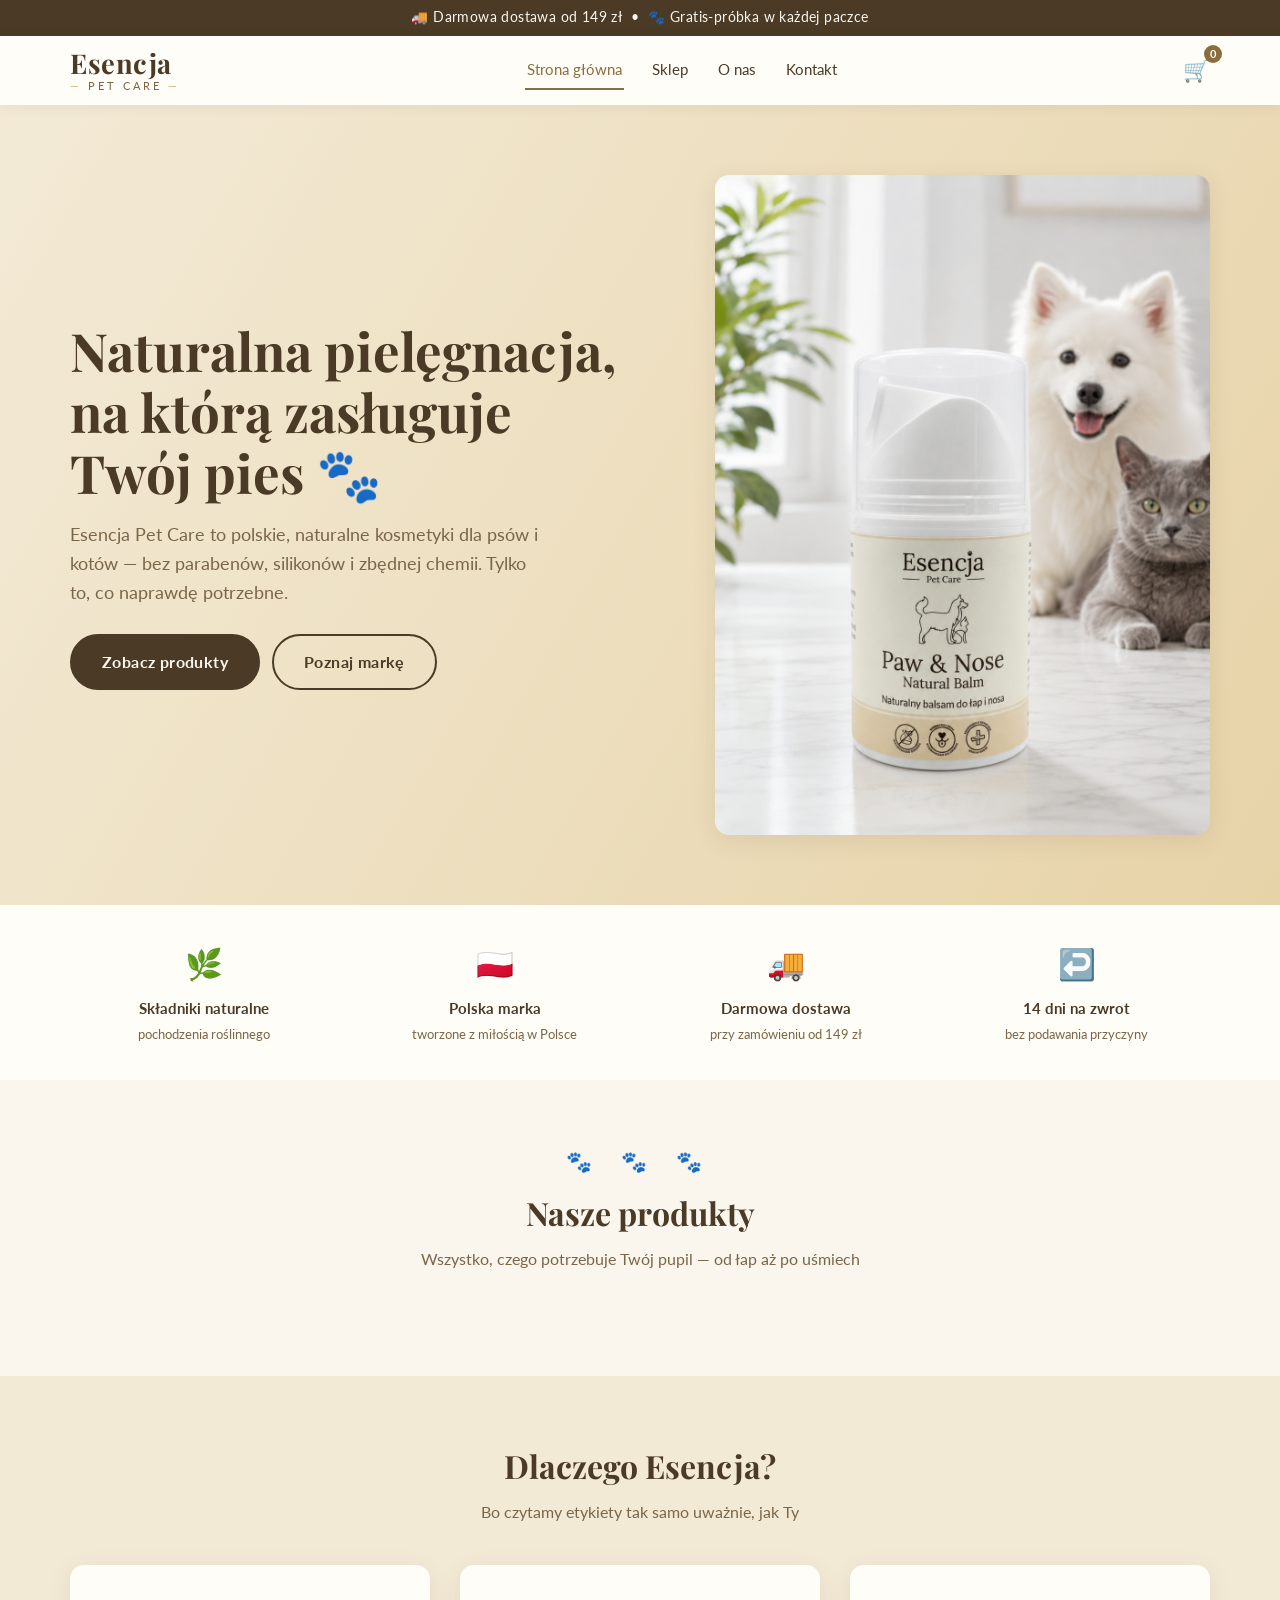
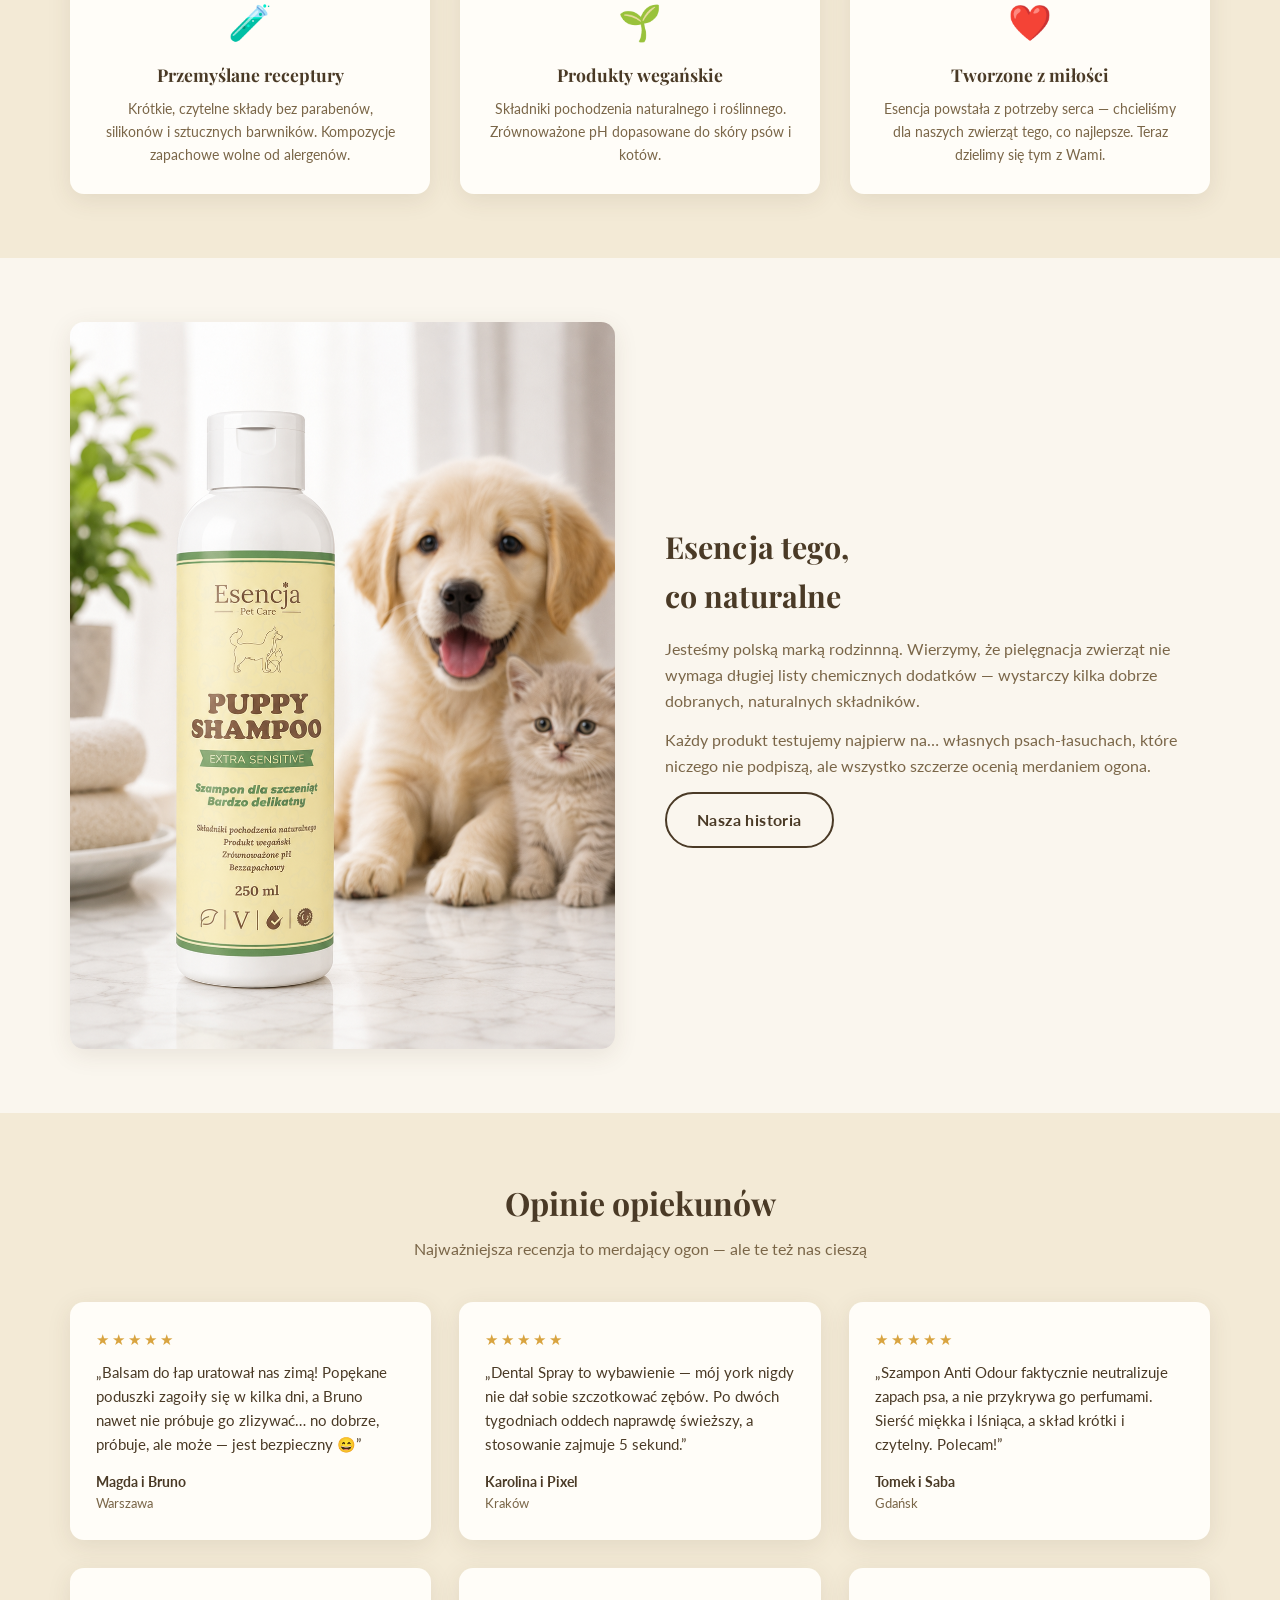
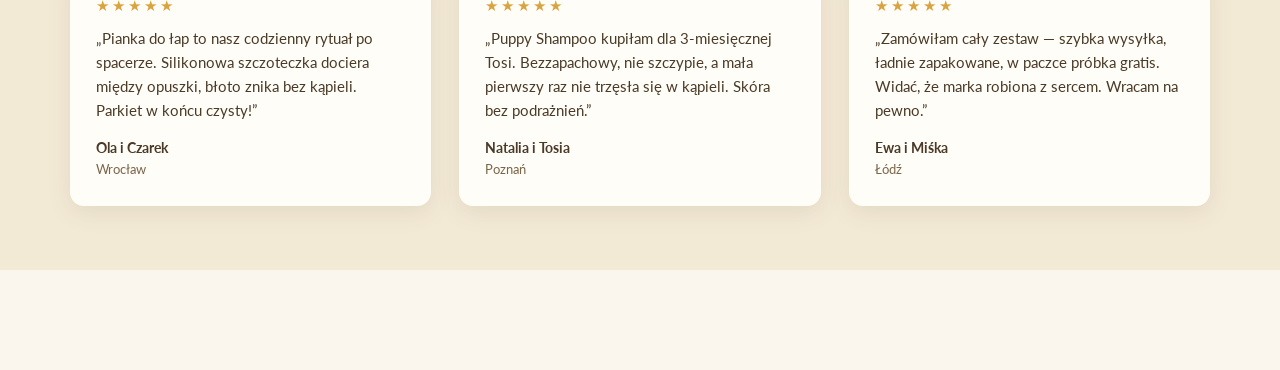
==== index.html @ e837102f "Initial site + SEO files (robots.txt, sitemap.xml, canonical/OG, CNAME)" ====
<!DOCTYPE html>
<html lang="pl">
<head>
<meta charset="UTF-8">
<meta name="viewport" content="width=device-width, initial-scale=1">
<title>Esencja Pet Care — Naturalne kosmetyki dla psów i kotów</title>
<meta name="description" content="Polska marka naturalnych kosmetyków dla psów i kotów. Balsam do łap i nosa, spray dentystyczny, szampon neutralizujący zapachy. Składniki pochodzenia naturalnego.">
<meta name="robots" content="index, follow">
<link rel="canonical" href="https://www.esencjapetcare.eu/">
<meta property="og:type" content="website">
<meta property="og:locale" content="pl_PL">
<meta property="og:site_name" content="Esencja Pet Care">
<meta property="og:title" content="Esencja Pet Care — Naturalne kosmetyki dla psów i kotów">
<meta property="og:description" content="Polska marka naturalnych kosmetyków dla psów i kotów. Balsam do łap i nosa, spray dentystyczny, szampon neutralizujący zapachy.">
<meta property="og:url" content="https://www.esencjapetcare.eu/">
<meta property="og:image" content="https://www.esencjapetcare.eu/assets/img/hero.png">
<meta name="twitter:card" content="summary_large_image">
<link rel="preconnect" href="https://fonts.googleapis.com">
<link href="https://fonts.googleapis.com/css2?family=Playfair+Display:wght@600;700&family=Lato:wght@400;700;800&display=swap" rel="stylesheet">
<link rel="stylesheet" href="css/style.css">
</head>
<body>

<div class="topbar">🚚 Darmowa dostawa od 149 zł &nbsp;•&nbsp; 🐾 Gratis-próbka w każdej paczce</div>

<header class="site">
  <div class="nav">
    <a href="index.html" class="logo">
      <span class="name">Esencja</span>
      <span class="sub">Pet Care</span>
    </a>
    <nav class="menu">
      <a href="index.html" class="active">Strona główna</a>
      <a href="sklep.html">Sklep</a>
      <a href="o-nas.html">O nas</a>
      <a href="kontakt.html">Kontakt</a>
    </nav>
    <div class="nav-actions">
      <a href="koszyk.html" class="cart-btn" aria-label="Koszyk">🛒<span class="cart-count">0</span></a>
      <button class="burger" aria-label="Menu">☰</button>
    </div>
  </div>
</header>

<section class="hero" style="padding:0">
  <div class="hero-inner">
    <div>
      <h1>Naturalna pielęgnacja,<br>na którą zasługuje<br>Twój pies 🐾</h1>
      <p class="lead">Esencja Pet Care to polskie, naturalne kosmetyki dla psów i kotów — bez parabenów, silikonów i zbędnej chemii. Tylko to, co naprawdę potrzebne.</p>
      <a href="sklep.html" class="btn">Zobacz produkty</a>
      &nbsp;&nbsp;<a href="o-nas.html" class="btn ghost">Poznaj markę</a>
    </div>
    <img src="assets/img/hero.png" alt="Produkty Esencja Pet Care" class="hero-img"
         onerror="this.onerror=null;this.src='assets/img/hero.svg'">
  </div>
</section>

<div class="trust">
  <div class="trust-grid">
    <div class="trust-item"><div class="ico">🌿</div><b>Składniki naturalne</b><span>pochodzenia roślinnego</span></div>
    <div class="trust-item"><div class="ico">🇵🇱</div><b>Polska marka</b><span>tworzone z miłością w Polsce</span></div>
    <div class="trust-item"><div class="ico">🚚</div><b>Darmowa dostawa</b><span>przy zamówieniu od 149 zł</span></div>
    <div class="trust-item"><div class="ico">↩️</div><b>14 dni na zwrot</b><span>bez podawania przyczyny</span></div>
  </div>
</div>

<section>
  <div class="container">
    <div class="paw-divider">🐾 🐾 🐾</div>
    <h2 class="sec-title">Nasze produkty</h2>
    <p class="sec-sub">Wszystko, czego potrzebuje Twój pupil — od łap aż po uśmiech</p>
    <div class="grid" id="home-grid"></div>
  </div>
</section>

<section class="why">
  <div class="container">
    <h2 class="sec-title">Dlaczego Esencja?</h2>
    <p class="sec-sub">Bo czytamy etykiety tak samo uważnie, jak Ty</p>
    <div class="why-grid">
      <div class="why-item">
        <div class="ico">🧪</div>
        <h3>Przemyślane receptury</h3>
        <p>Krótkie, czytelne składy bez parabenów, silikonów i sztucznych barwników. Kompozycje zapachowe wolne od alergenów.</p>
      </div>
      <div class="why-item">
        <div class="ico">🌱</div>
        <h3>Produkty wegańskie</h3>
        <p>Składniki pochodzenia naturalnego i roślinnego. Zrównoważone pH dopasowane do skóry psów i kotów.</p>
      </div>
      <div class="why-item">
        <div class="ico">❤️</div>
        <h3>Tworzone z miłości</h3>
        <p>Esencja powstała z potrzeby serca — chcieliśmy dla naszych zwierząt tego, co najlepsze. Teraz dzielimy się tym z Wami.</p>
      </div>
    </div>
  </div>
</section>

<section>
  <div class="container about-grid">
    <img src="assets/img/about.png" alt="O marce Esencja Pet Care"
         onerror="this.onerror=null;this.src='assets/img/hero.svg'">
    <div>
      <h2>Esencja tego,<br>co naturalne</h2>
      <p>Jesteśmy polską marką rodzinnną. Wierzymy, że pielęgnacja zwierząt nie wymaga długiej listy chemicznych dodatków — wystarczy kilka dobrze dobranych, naturalnych składników.</p>
      <p>Każdy produkt testujemy najpierw na… własnych psach-łasuchach, które niczego nie podpiszą, ale wszystko szczerze ocenią merdaniem ogona.</p>
      <a href="o-nas.html" class="btn ghost">Nasza historia</a>
    </div>
  </div>
</section>

<section class="reviews">
  <div class="container">
    <h2 class="sec-title">Opinie opiekunów</h2>
    <p class="sec-sub">Najważniejsza recenzja to merdający ogon — ale te też nas cieszą</p>
    <div class="rev-grid">
      <div class="rev">
        <div class="stars">★★★★★</div>
        „Balsam do łap uratował nas zimą! Popękane poduszki zagoiły się w kilka dni, a Bruno nawet nie próbuje go zlizywać… no dobrze, próbuje, ale może — jest bezpieczny 😄”
        <div class="who">Magda i Bruno <span>Warszawa</span></div>
      </div>
      <div class="rev">
        <div class="stars">★★★★★</div>
        „Dental Spray to wybawienie — mój york nigdy nie dał sobie szczotkować zębów. Po dwóch tygodniach oddech naprawdę świeższy, a stosowanie zajmuje 5 sekund.”
        <div class="who">Karolina i Pixel <span>Kraków</span></div>
      </div>
      <div class="rev">
        <div class="stars">★★★★★</div>
        „Szampon Anti Odour faktycznie neutralizuje zapach psa, a nie przykrywa go perfumami. Sierść miękka i lśniąca, a skład krótki i czytelny. Polecam!”
        <div class="who">Tomek i Saba <span>Gdańsk</span></div>
      </div>
      <div class="rev">
        <div class="stars">★★★★★</div>
        „Pianka do łap to nasz codzienny rytuał po spacerze. Silikonowa szczoteczka dociera między opuszki, błoto znika bez kąpieli. Parkiet w końcu czysty!”
        <div class="who">Ola i Czarek <span>Wrocław</span></div>
      </div>
      <div class="rev">
        <div class="stars">★★★★★</div>
        „Puppy Shampoo kupiłam dla 3-miesięcznej Tosi. Bezzapachowy, nie szczypie, a mała pierwszy raz nie trzęsła się w kąpieli. Skóra bez podrażnień.”
        <div class="who">Natalia i Tosia <span>Poznań</span></div>
      </div>
      <div class="rev">
        <div class="stars">★★★★★</div>
        „Zamówiłam cały zestaw — szybka wysyłka, ładnie zapakowane, w paczce próbka gratis. Widać, że marka robiona z sercem. Wracam na pewno.”
        <div class="who">Ewa i Miśka <span>Łódź</span></div>
      </div>
    </div>
  </div>
</section>

<section class="seo-text">
  <div class="container">
---- css/style.css ----
/* ============ Esencja Pet Care — main stylesheet ============ */
:root{
  --cream:#faf6ee;
  --cream-2:#f3ead6;
  --sand:#e7d3a8;
  --sand-dark:#d9bf8a;
  --brown:#4a3a26;
  --brown-soft:#7a6648;
  --accent:#8a6d3f;
  --green:#5a8a5e;
  --blue:#4d9fc9;
  --white:#fffdf8;
  --radius:14px;
  --shadow:0 6px 24px rgba(74,58,38,.10);
  --font-serif:'Playfair Display',Georgia,serif;
  --font-sans:'Lato','Segoe UI',Arial,sans-serif;
}
*{margin:0;padding:0;box-sizing:border-box}
html{scroll-behavior:smooth}
body{font-family:var(--font-sans);color:var(--brown);background:var(--cream);line-height:1.6}
img{max-width:100%;display:block}
a{color:inherit;text-decoration:none}
h1,h2,h3,.serif{font-family:var(--font-serif)}
.container{max-width:1180px;margin:0 auto;padding:0 20px}

/* ---- top bar ---- */
.topbar{background:var(--brown);color:var(--cream);font-size:.85rem;text-align:center;padding:7px 12px;letter-spacing:.4px}

/* ---- header ---- */
header.site{position:sticky;top:0;z-index:50;background:var(--white);box-shadow:0 2px 12px rgba(74,58,38,.08)}
.nav{display:flex;align-items:center;justify-content:space-between;padding:14px 20px;max-width:1180px;margin:0 auto}
.logo{display:flex;flex-direction:column;line-height:1}
.logo .name{font-family:var(--font-serif);font-size:1.7rem;font-weight:700;letter-spacing:.5px}
.logo .sub{font-size:.7rem;letter-spacing:3px;text-transform:uppercase;color:var(--brown-soft);margin-top:3px}
.logo .sub::before,.logo .sub::after{content:"— ";color:var(--sand-dark)}
.logo .sub::after{content:" —"}
nav.menu{display:flex;gap:26px;font-size:.95rem}
nav.menu a{padding:6px 2px;border-bottom:2px solid transparent;transition:.2s}
nav.menu a:hover,nav.menu a.active{border-color:var(--accent);color:var(--accent)}
.nav-actions{display:flex;align-items:center;gap:16px}
.cart-btn{position:relative;font-size:1.35rem;cursor:pointer}
.cart-count{position:absolute;top:-8px;right:-12px;background:var(--accent);color:#fff;font-size:.68rem;font-weight:700;border-radius:50%;min-width:18px;height:18px;display:flex;align-items:center;justify-content:center;padding:0 4px}
.burger{display:none;font-size:1.5rem;background:none;border:none;color:var(--brown);cursor:pointer}

/* ---- hero ---- */
.hero{background:linear-gradient(120deg,var(--cream-2) 0%,var(--sand) 100%);overflow:hidden}
.hero-inner{display:grid;grid-template-columns:1.1fr .9fr;gap:40px;align-items:center;padding:70px 20px;max-width:1180px;margin:0 auto}
.hero h1{font-size:clamp(2rem,4.5vw,3.3rem);line-height:1.15;margin-bottom:18px}
.hero p.lead{font-size:1.12rem;color:var(--brown-soft);margin-bottom:28px;max-width:48ch}
.hero-img{border-radius:var(--radius);box-shadow:var(--shadow)}
.btn{display:inline-block;background:var(--brown);color:var(--cream);padding:13px 30px;border-radius:40px;font-weight:700;letter-spacing:.4px;border:2px solid var(--brown);transition:.25s;cursor:pointer;font-size:1rem}
.btn:hover{background:transparent;color:var(--brown)}
.btn.ghost{background:transparent;color:var(--brown)}
.btn.ghost:hover{background:var(--brown);color:var(--cream)}
.btn.sm{padding:9px 20px;font-size:.9rem}
.btn.wide{width:100%;text-align:center}

/* ---- trust icons ---- */
.trust{background:var(--white)}
.trust-grid{display:grid;grid-template-columns:repeat(4,1fr);gap:24px;padding:34px 20px;max-width:1180px;margin:0 auto;text-align:center}
.trust-item .ico{font-size:1.9rem;margin-bottom:8px}
.trust-item b{display:block;font-size:.95rem}
.trust-item span{font-size:.83rem;color:var(--brown-soft)}

/* ---- sections ---- */
section{padding:64px 0}
.sec-title{text-align:center;font-size:2rem;margin-bottom:8px}
.sec-sub{text-align:center;color:var(--brown-soft);margin-bottom:40px}
.paw-divider{text-align:center;color:var(--sand-dark);font-size:1.3rem;letter-spacing:12px;margin-bottom:10px}

/* ---- product grid ---- */
.grid{display:grid;grid-template-columns:repeat(auto-fill,minmax(260px,1fr));gap:28px}
.card{background:var(--white);border-radius:var(--radius);box-shadow:var(--shadow);overflow:hidden;display:flex;flex-direction:column;transition:transform .25s}
.card:hover{transform:translateY(-5px)}
.card .imgwrap{background:var(--cream-2);aspect-ratio:1/1.05;display:flex;align-items:center;justify-content:center;position:relative}
.card .imgwrap img{max-height:88%;object-fit:contain;mix-blend-mode:multiply}
.badge{position:absolute;top:12px;left:12px;background:var(--accent);color:#fff;font-size:.72rem;font-weight:700;letter-spacing:.5px;padding:4px 12px;border-radius:20px;text-transform:uppercase}
.badge.green{background:var(--green)}
.badge.blue{background:var(--blue)}
.card-body{padding:18px 20px 22px;display:flex;flex-direction:column;gap:8px;flex:1}
.card-body h3{font-size:1.18rem}
.card-body .desc{font-size:.88rem;color:var(--brown-soft);flex:1}
.price-row{display:flex;align-items:center;justify-content:space-between;margin-top:6px}
.price{font-weight:800;font-size:1.15rem}
.price .vol{font-weight:400;font-size:.8rem;color:var(--brown-soft)}

/* ---- features (why us) ---- */
.why{background:var(--cream-2)}
.why-grid{display:grid;grid-template-columns:repeat(3,1fr);gap:30px}
.why-item{background:var(--white);border-radius:var(--radius);padding:28px;box-shadow:var(--shadow);text-align:center}
.why-item .ico{font-size:2.2rem;margin-bottom:12px}
.why-item h3{margin-bottom:8px;font-size:1.1rem}
.why-item p{font-size:.9rem;color:var(--brown-soft)}

/* ---- about ---- */
.about-grid{display:grid;grid-template-columns:1fr 1fr;gap:50px;align-items:center}
.about-grid img{border-radius:var(--radius);box-shadow:var(--shadow)}
.about-grid h2{font-size:1.9rem;margin-bottom:16px}
.about-grid p{margin-bottom:14px;color:var(--brown-soft)}

/* ---- reviews ---- */
.reviews{background:var(--cream-2)}
.rev-grid{display:grid;grid-template-columns:repeat(3,1fr);gap:28px}
.rev{background:var(--white);border-radius:var(--radius);padding:26px;box-shadow:var(--shadow);font-size:.93rem}
.rev .stars{color:#d9a440;letter-spacing:3px;margin-bottom:10px}
.rev .who{margin-top:14px;font-weight:700;font-size:.88rem}
.rev .who span{display:block;font-weight:400;color:var(--brown-soft);font-size:.8rem}

/* ---- newsletter ---- */
.newsletter{background:var(--brown);color:var(--cream);text-align:center}
.newsletter h2{font-size:1.8rem;margin-bottom:10px}
.newsletter p{opacity:.85;margin-bottom:24px}
.nl-form{display:flex;gap:10px;justify-content:center;flex-wrap:wrap}
.nl-form input{padding:13px 20px;border-radius:40px;border:none;min-width:300px;font-size:1rem;background:var(--cream);color:var(--brown)}
.nl-form .btn{background:var(--sand);border-color:var(--sand);color:var(--brown)}
.nl-form .btn:hover{background:transparent;color:var(--cream)}

/* ---- footer ---- */
footer{background:#3a2d1d;color:#cfc3ab;font-size:.9rem}
.foot-grid{display:grid;grid-template-columns:1.4fr 1fr 1fr 1.2fr;gap:36px;padding:54px 20px 36px;max-width:1180px;margin:0 auto}
footer h4{color:var(--cream);margin-bottom:14px;font-size:1rem}
footer ul{list-style:none}
footer li{margin-bottom:8px}
footer a:hover{color:var(--sand)}
.foot-bottom{border-top:1px solid rgba(255,255,255,.12);text-align:center;padding:18px;font-size:.8rem;opacity:.7}

/* ---- shop page ---- */
.page-head{background:var(--cream-2);text-align:center;padding:46px 20px}
.page-head h1{font-size:2.2rem}
.page-head p{color:var(--brown-soft)}
.filters{display:flex;gap:12px;justify-content:center;flex-wrap:wrap;margin:30px 0 6px}
.chip{padding:8px 20px;border-radius:30px;border:1.5px solid var(--sand-dark);background:var(--white);cursor:pointer;font-size:.9rem;transition:.2s}
.chip.active,.chip:hover{background:var(--brown);border-color:var(--brown);color:var(--cream)}

/* ---- product page ---- */
.prod-layout{display:grid;grid-template-columns:1fr 1fr;gap:54px;align-items:start;padding-top:50px}
.prod-gallery{background:var(--cream-2);border-radius:var(--radius);display:flex;align-items:center;justify-content:center;aspect-ratio:1/1.05;position:relative}
.prod-gallery img{max-height:88%;object-fit:contain;mix-blend-mode:multiply}
.prod-info h1{font-size:2rem;margin-bottom:4px}
.prod-info .sub-pl{color:var(--brown-soft);font-size:1.05rem;margin-bottom:14px}
.prod-info .price{font-size:1.7rem;margin:14px 0}
.prod-info .desc-long{color:var(--brown-soft);margin-bottom:20px}
.qty-row{display:flex;align-items:center;gap:14px;margin:20px 0 26px}
.qty{display:flex;align-items:center;border:1.5px solid var(--sand-dark);border-radius:40px;overflow:hidden}
.qty button{width:40px;height:44px;border:none;background:none;font-size:1.2rem;cursor:pointer;color:var(--brown)}
.qty input{width:46px;text-align:center;border:none;background:none;font-size:1rem;font-weight:700;color:var(--brown)}
.attrs{display:flex;gap:10px;flex-wrap:wrap;margin:18px 0}
.attr{background:var(--cream-2);border-radius:30px;padding:6px 16px;font-size:.8rem;font-weight:700}
.accordion{border-top:1px solid var(--sand);margin-top:22px}
.acc-item{border-bottom:1px solid var(--sand)}
.acc-item summary{padding:15px 4px;font-weight:700;cursor:pointer;list-style:none;display:flex;justify-content:space-between}
.acc-item summary::after{content:"+";font-size:1.2rem;color:var(--accent)}
.acc-item[open] summary::after{content:"–"}
.acc-item .acc-body{padding:0 4px 16px;color:var(--brown-soft);font-size:.93rem}

/* ---- cart / checkout ---- */
.cart-layout{display:grid;grid-template-columns:1.5fr 1fr;gap:44px;padding-top:46px;align-items:start}
.cart-items{display:flex;flex-direction:column;gap:18px}
.cart-item{display:grid;grid-template-columns:90px 1fr auto;gap:18px;background:var(--white);border-radius:var(--radius);padding:16px;box-shadow:var(--shadow);align-items:center}
.cart-item .thumb{background:var(--cream-2);border-radius:10px;width:90px;height:90px;display:flex;align-items:center;justify-content:center}
.cart-item .thumb img{max-height:80%;mix-blend-mode:multiply}
.cart-item h4{font-size:1rem}
.cart-item .unit{font-size:.82rem;color:var(--brown-soft)}
.cart-item .remove{background:none;border:none;color:#b0563c;cursor:pointer;font-size:.82rem;text-decoration:underline;margin-top:6px}
.cart-item .line-right{text-align:right;display:flex;flex-direction:column;gap:10px;align-items:flex-end}
.summary{background:var(--white);border-radius:var(--radius);padding:28px;box-shadow:var(--shadow);position:sticky;top:90px}
.summary h3{margin-bottom:18px}
.sum-row{display:flex;justify-content:space-between;margin-bottom:10px;font-size:.95rem}
.sum-row.total{font-weight:800;font-size:1.15rem;border-top:1px solid var(--sand);padding-top:12px;margin-top:12px}
.free-ship-note{font-size:.82rem;color:var(--green);margin:10px 0}
.empty-cart{text-align:center;padding:80px 20px}
.empty-cart .ico{font-size:3rem;margin-bottom:14px}

/* checkout form */
.form-grid{display:grid;grid-template-columns:1fr 1fr;gap:14px}
.form-grid .full{grid-column:1/-1}
label.fl{font-size:.82rem;font-weight:700;display:block;margin-bottom:5px}
input.fi,select.fi,textarea.fi{width:100%;padding:12px 14px;border:1.5px solid var(--sand-dark);border-radius:10px;background:var(--white);font-size:.95rem;font-family:var(--font-sans);color:var(--brown)}
input.fi:focus,select.fi:focus{outline:2px solid var(--accent)}
fieldset.opts{border:none;display:flex;flex-direction:column;gap:10px;margin:8px 0 18px}
fieldset.opts label{display:flex;gap:10px;align-items:center;background:var(--white);border:1.5px solid var(--sand-dark);border-radius:10px;padding:12px 14px;cursor:pointer;font-size:.93rem}
fieldset.opts label:has(input:checked){border-color:var(--accent);outline:1px solid var(--accent)}
.checkout-box{background:var(--white);border-radius:var(--radius);padding:28px;box-shadow:var(--shadow);margin-top:26px}
.checkout-box h3{margin-bottom:18px}
.order-ok{background:var(--white);border-radius:var(--radius);padding:60px 30px;box-shadow:var(--shadow);text-align:center;margin:60px auto;max-width:560px}
.order-ok .ico{font-size:3rem}
.order-ok h2{margin:14px 0 10px}

/* ---- contact / about pages ---- */
.contact-grid{display:grid;grid-template-columns:1fr 1fr;gap:46px;padding-top:50px}
.contact-card{background:var(--white);border-radius:var(--radius);padding:30px;box-shadow:var(--shadow);margin-bottom:18px}
.contact-card h3{margin-bottom:8px}

/* ---- old price ---- */
.old-price{color:#b0563c;font-weight:400;font-size:.85em;margin-right:4px}

/* ---- seo text ---- */
.seo-text{background:var(--cream);padding:50px 0}
.seo-text p{color:var(--brown-soft);font-size:.92rem;margin-bottom:12px;max-width:90ch}

/* ---- legal pages ---- */
.legal{max-width:820px;margin:0 auto;padding:40px 20px 70px}
.legal h2{font-size:1.3rem;margin:30px 0 10px}
.legal p,.legal li{color:var(--brown-soft);font-size:.95rem;margin-bottom:10px}
.legal ol,.legal ul{padding-left:22px;margin-bottom:14px}
.legal .note{background:var(--cream-2);border-radius:10px;padding:14px 18px;font-size:.85rem;margin-top:30px}

/* ---- toast ---- */
#toast{position:fixed;bottom:26px;left:50%;transform:translateX(-50%) translateY(120px);background:var(--brown);color:var(--cream);padding:13px 28px;border-radius:40px;font-size:.92rem;box-shadow:var(--shadow);transition:.35s;z-index:99}
#toast.show{transform:translateX(-50%) tra
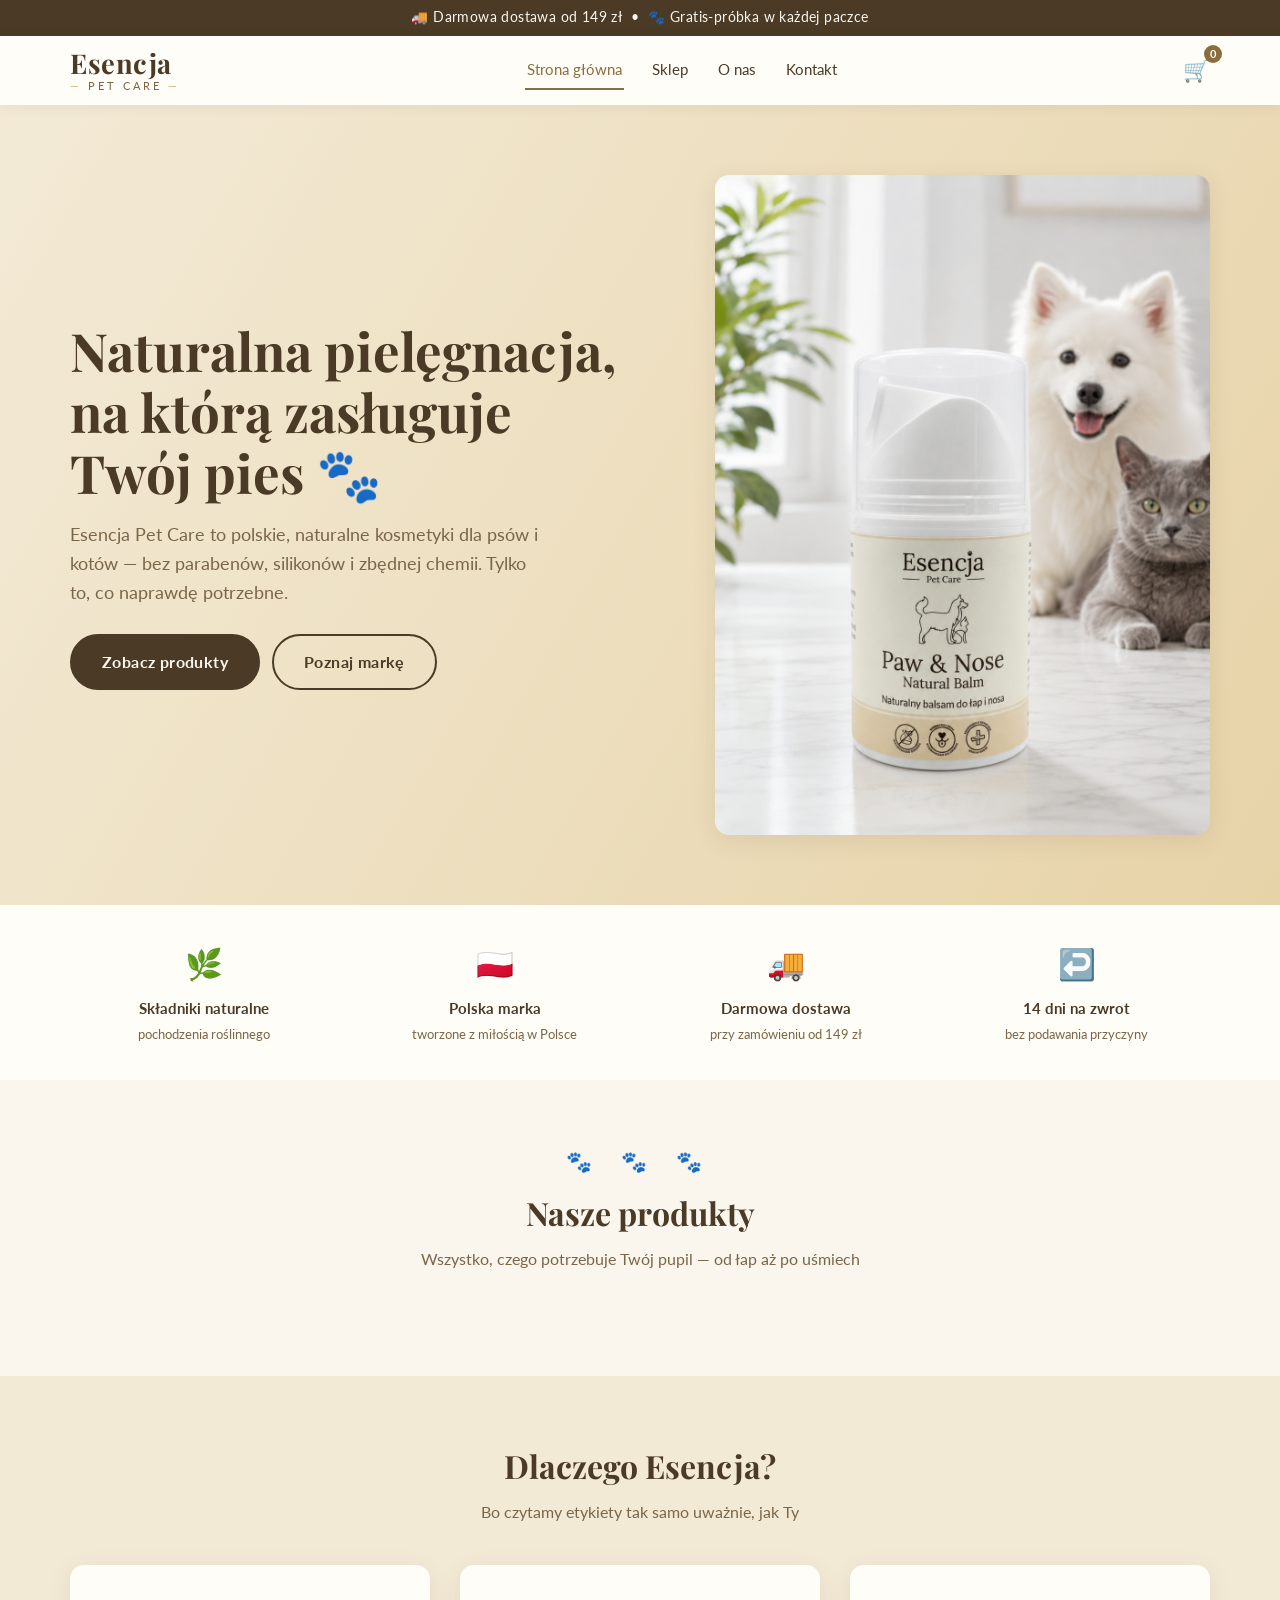
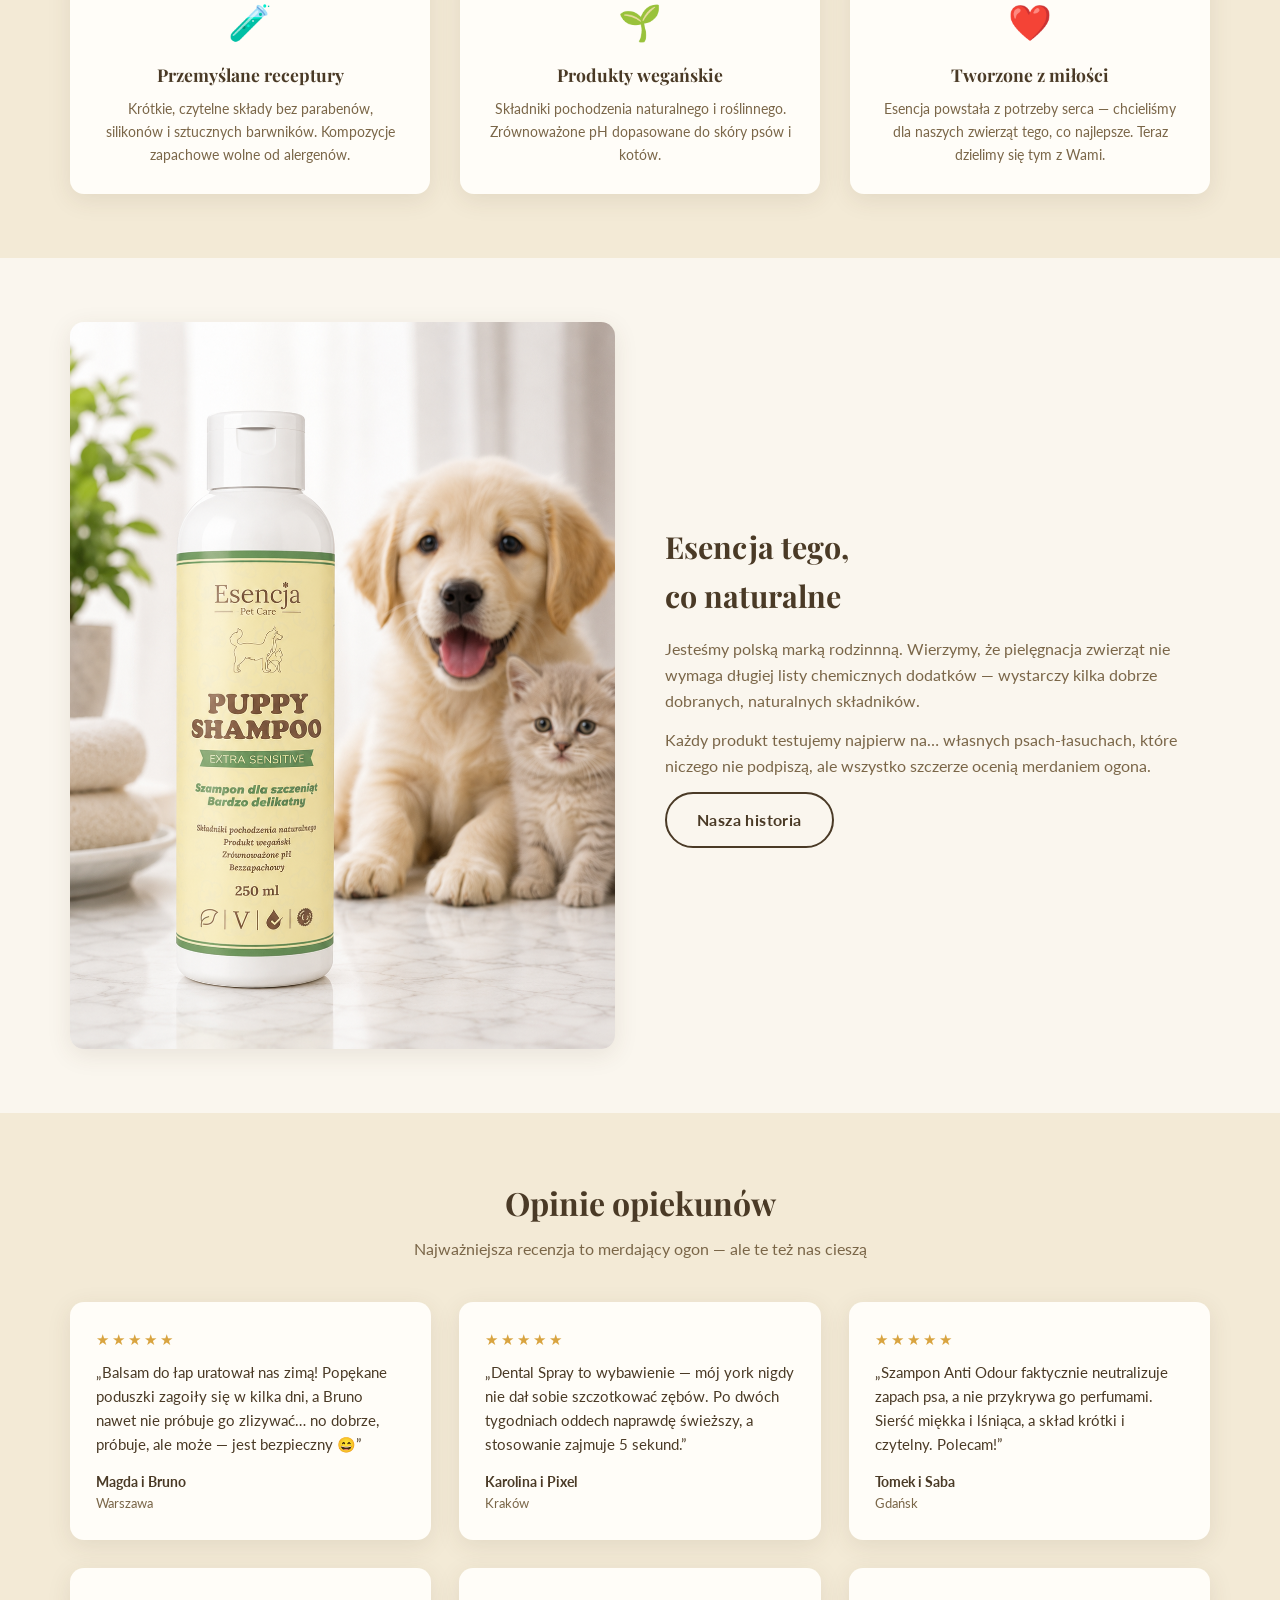
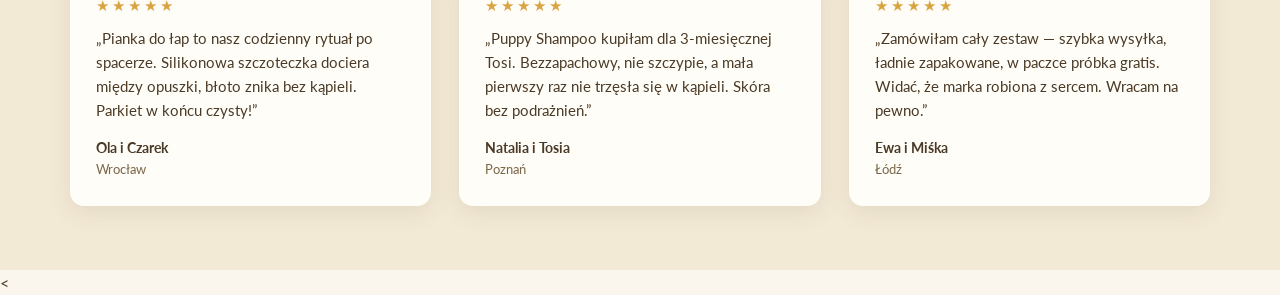
==== commit a8b66f26: "Add deploy-check marker (verify GitHub Pages serving)" ====
--- a/index.html
+++ b/index.html
@@ -1,6 +1,7 @@
 <!DOCTYPE html>
 <html lang="pl">
 <head>
+<!-- DEPLOY-CHECK: GitHub Pages aktywne 2026-06-15 -->
 <meta charset="UTF-8">
 <meta name="viewport" content="width=device-width, initial-scale=1">
 <title>Esencja Pet Care — Naturalne kosmetyki dla psów i kotów</title>
@@ -149,6 +150,4 @@
   </div>
 </section>
 
-<section class="seo-text">
-  <div class="container">
-   +<
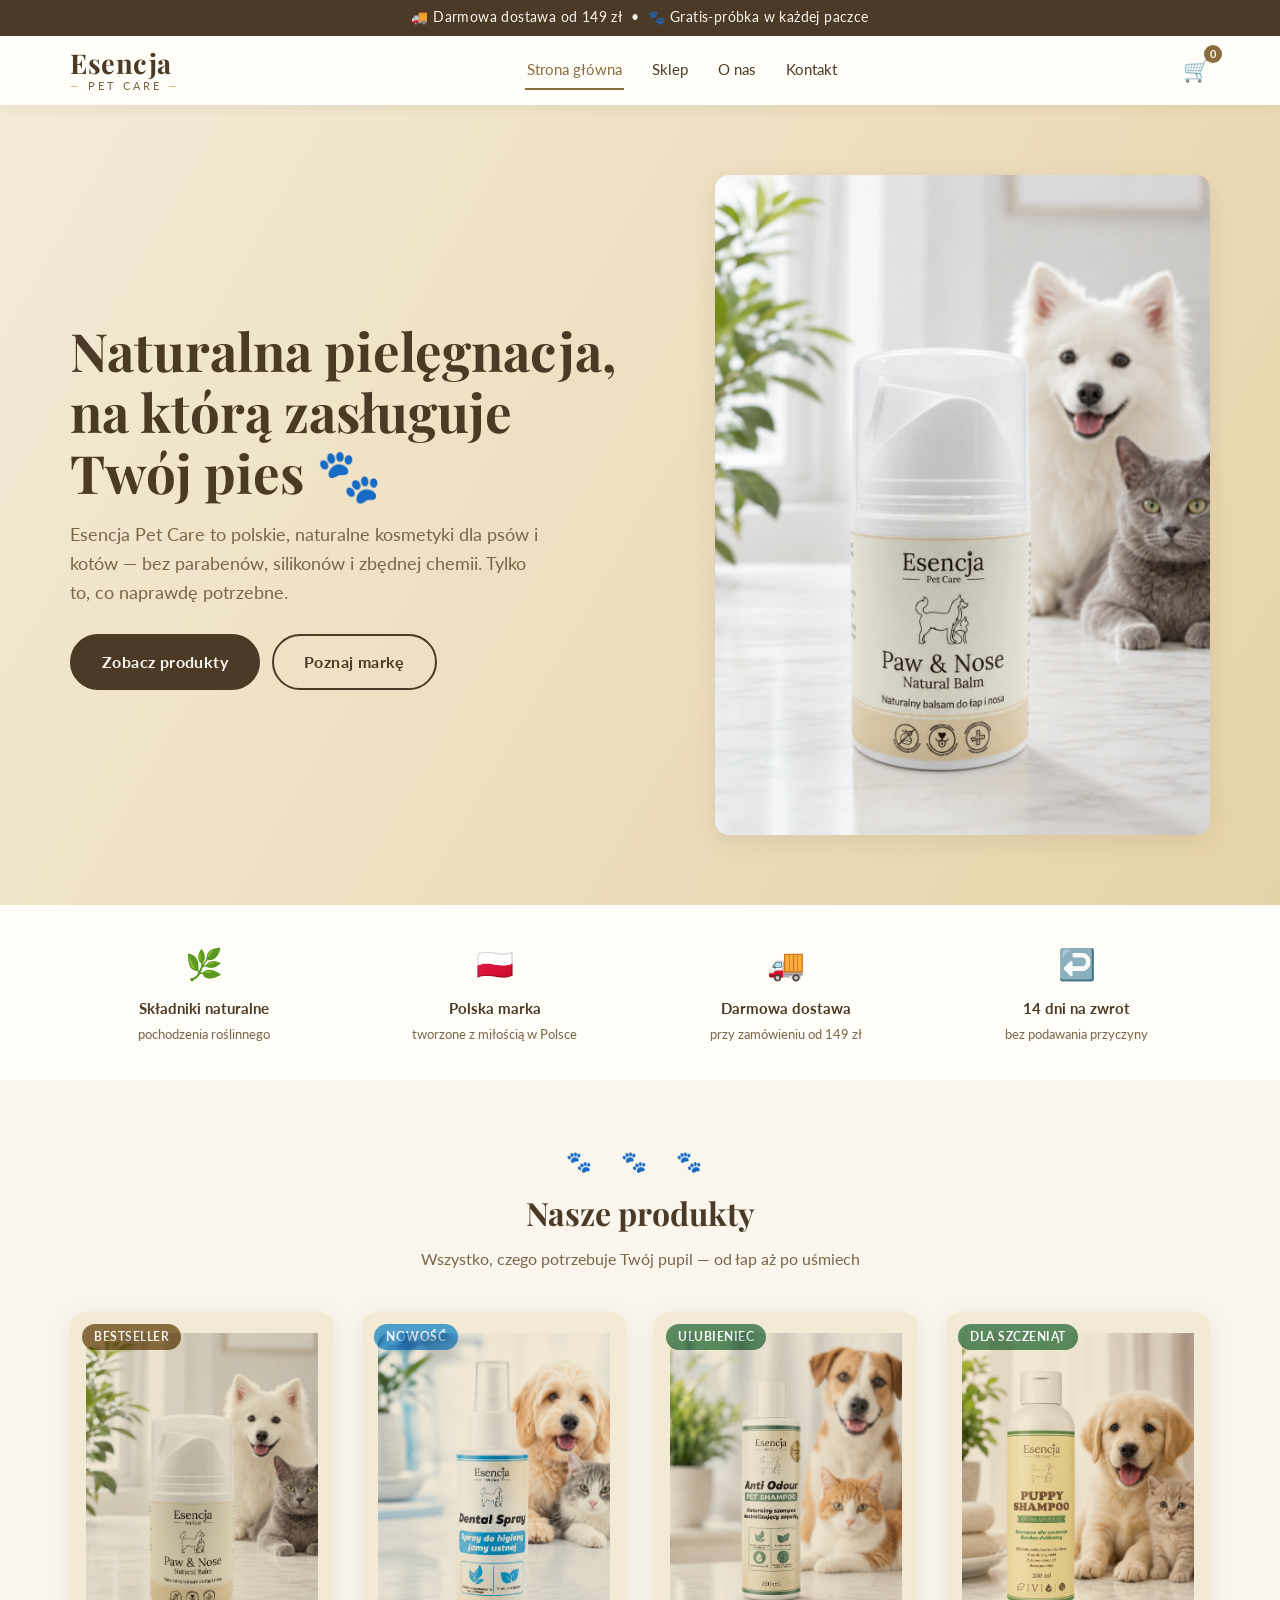
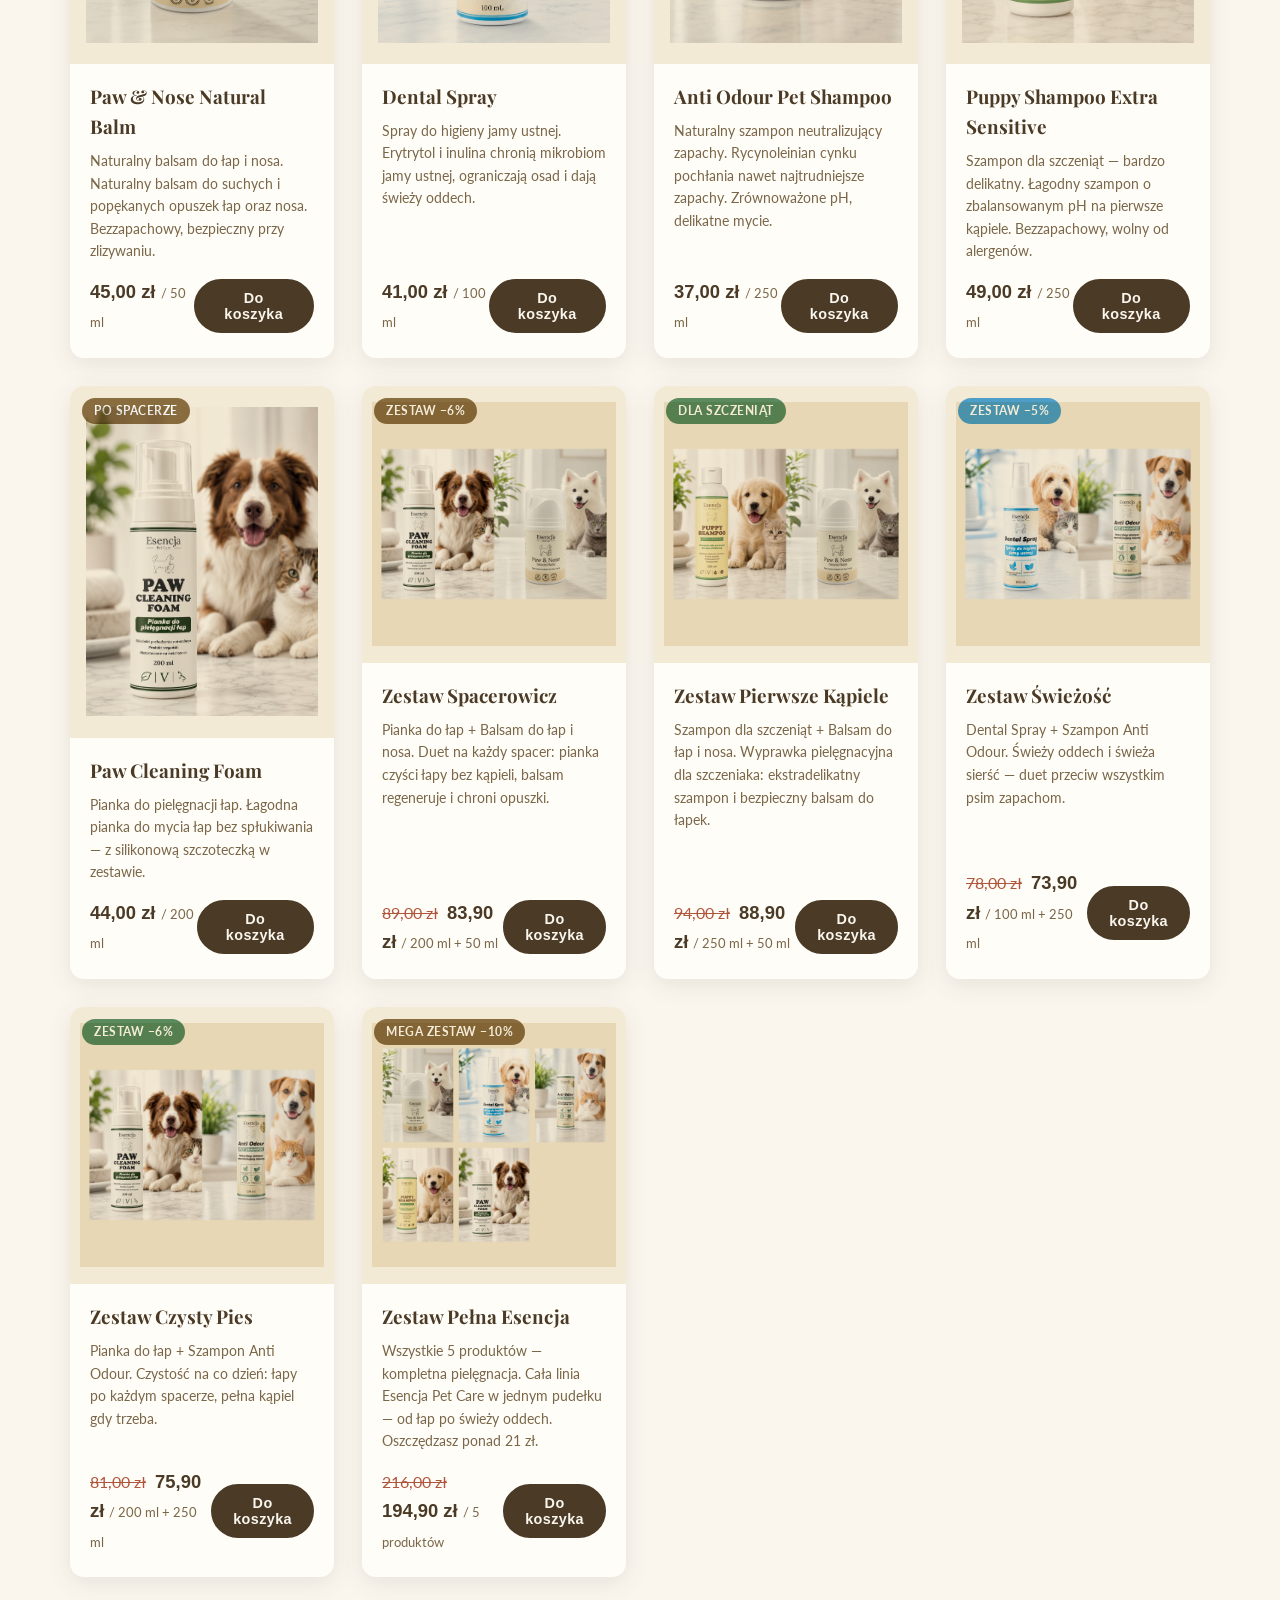
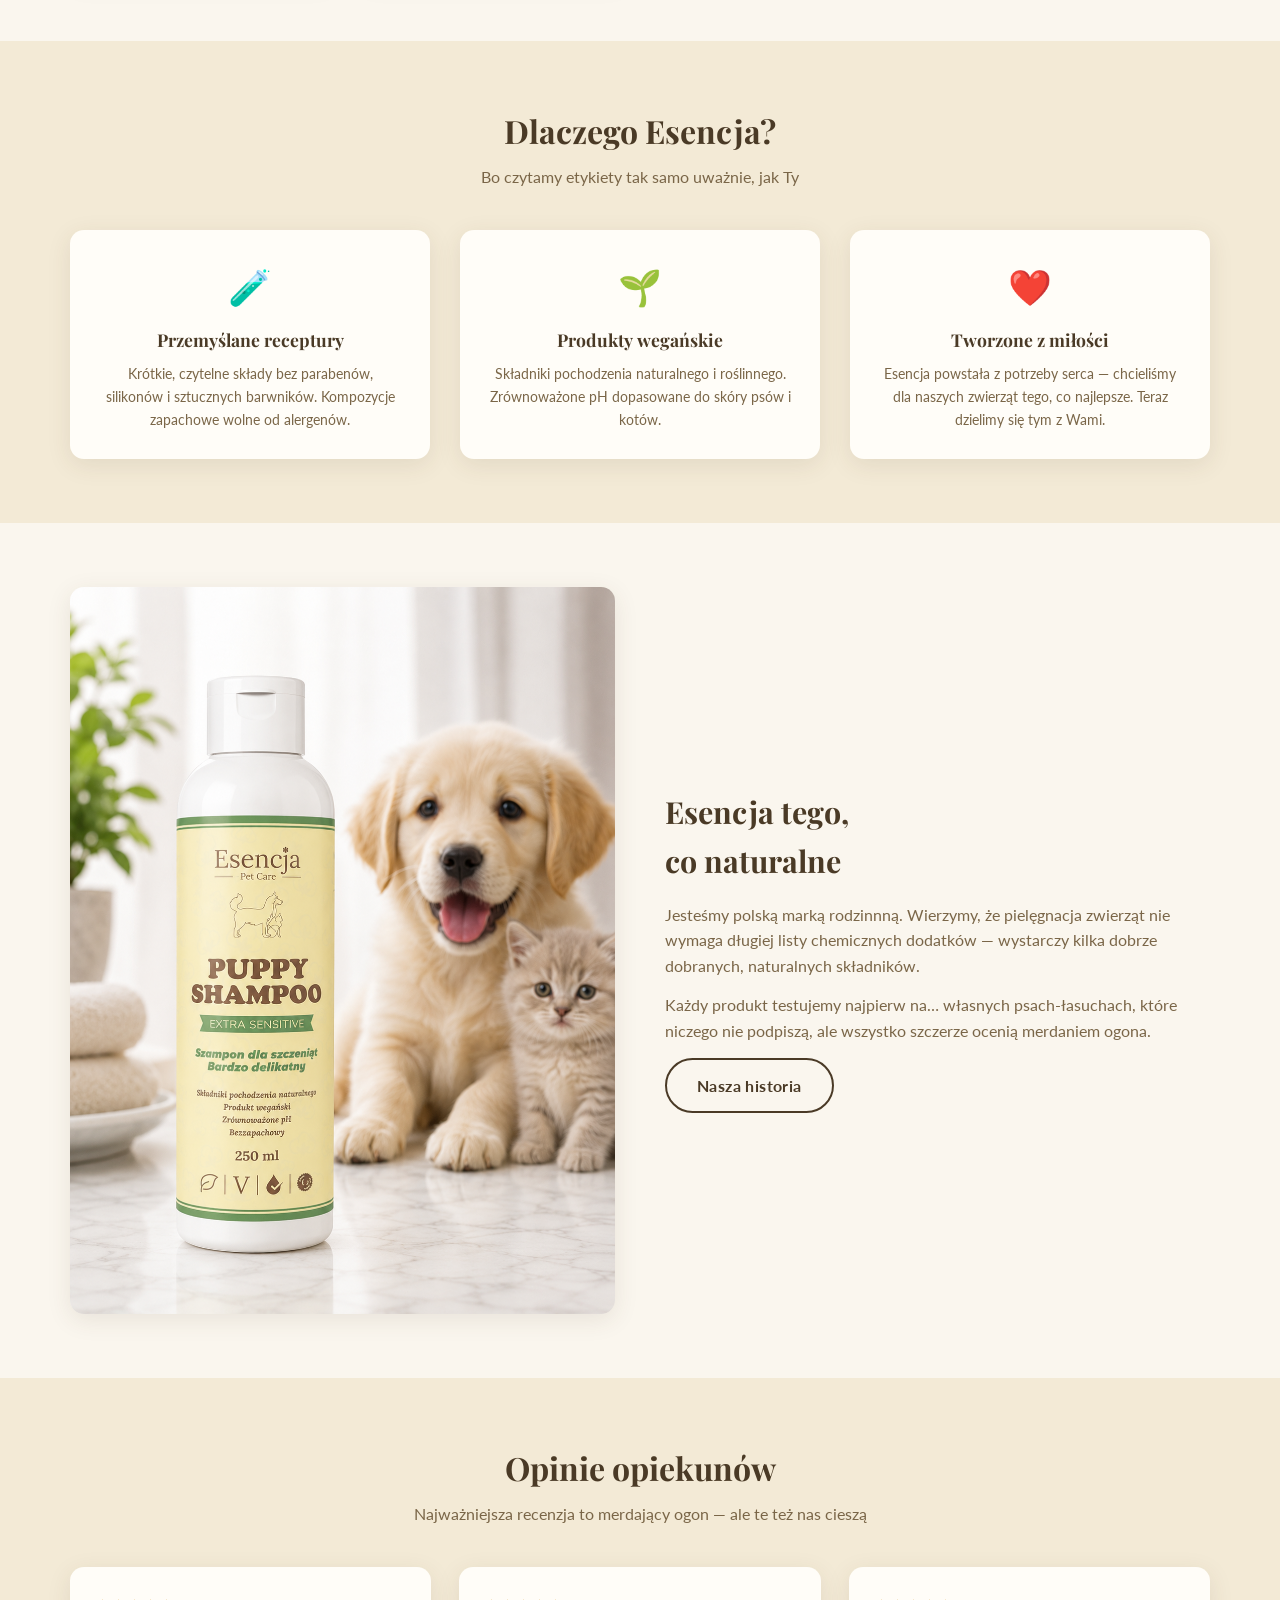
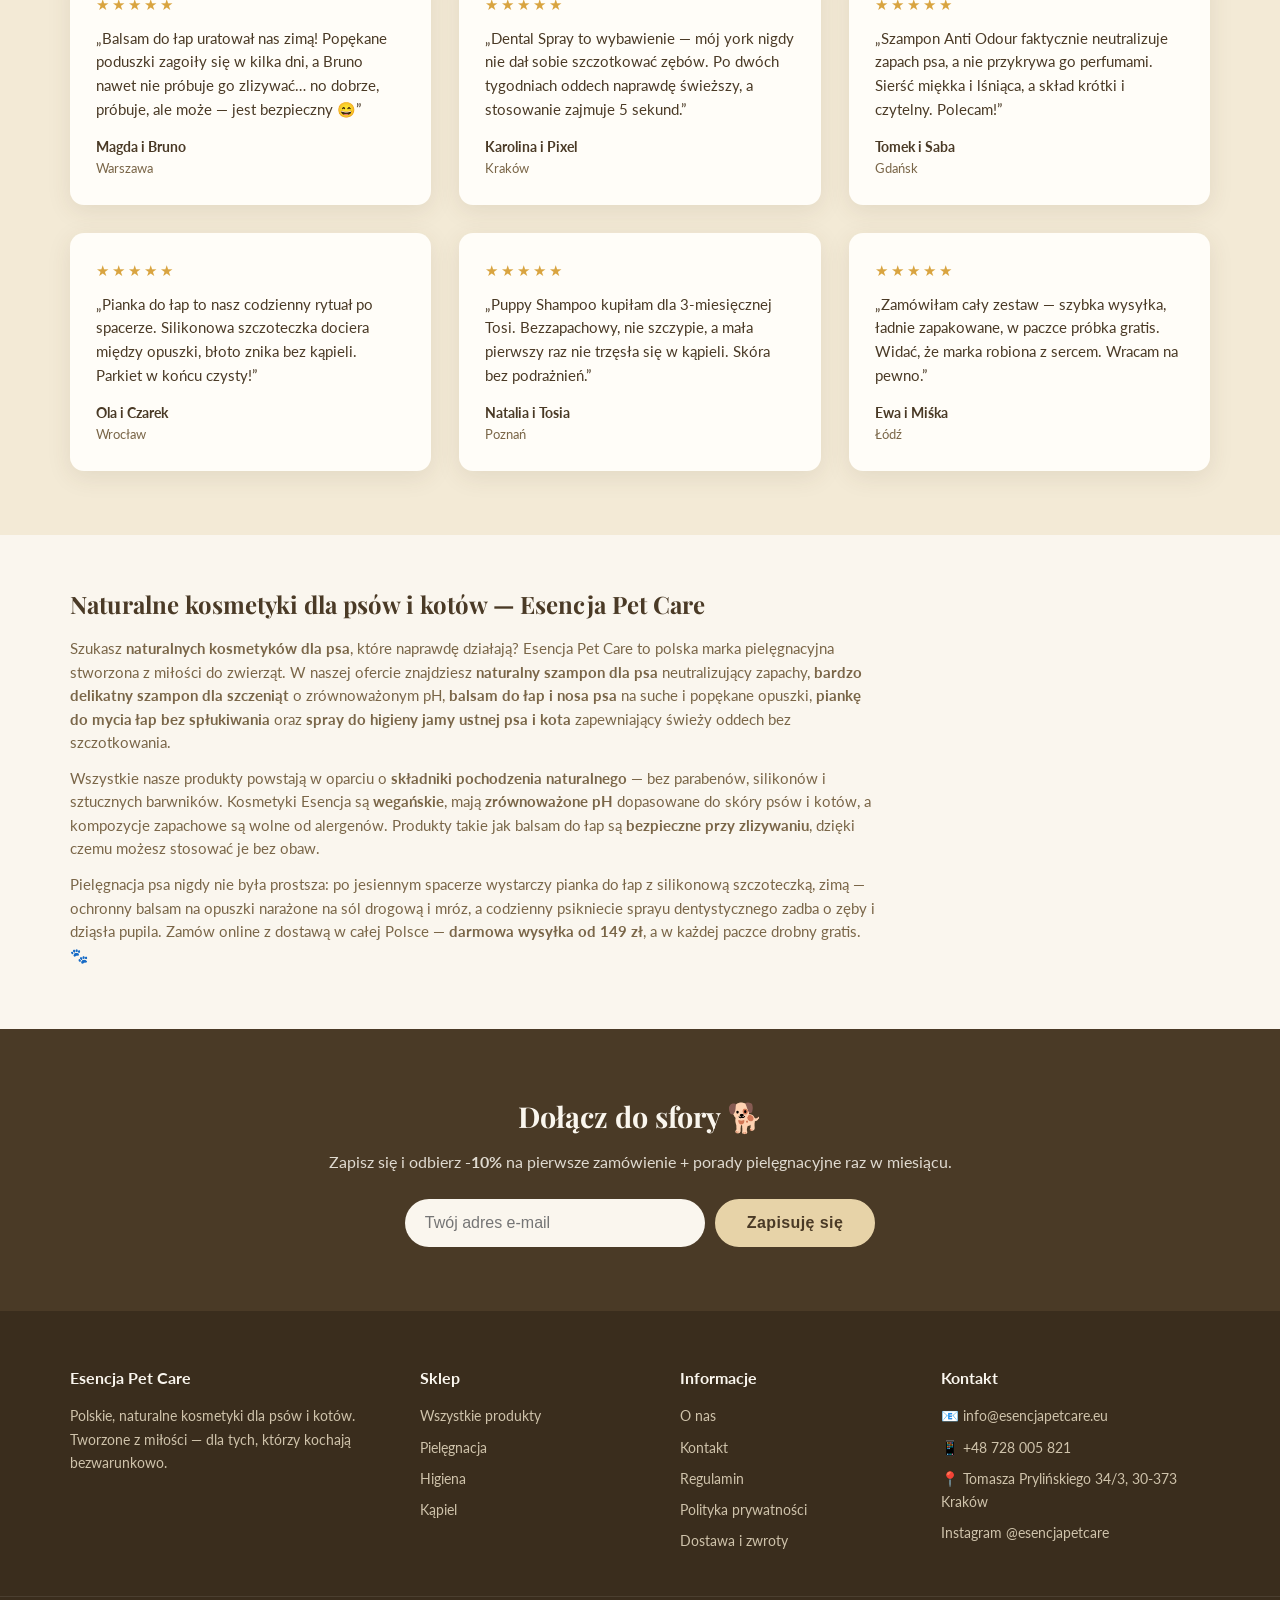
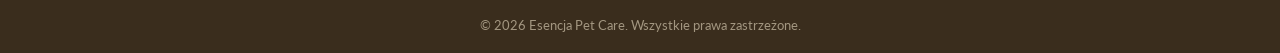
==== commit 5edc7a8c: "Fix: restore full product catalog + complete pages (v3), keep OG/FormSubmit" ====
--- a/index.html
+++ b/index.html
@@ -1,7 +1,7 @@
 <!DOCTYPE html>
 <html lang="pl">
 <head>
-<!-- DEPLOY-CHECK: GitHub Pages aktywne 2026-06-15 -->
+<!-- DEPLOY-CHECK: GitHub Pages aktywne 2026-06-15 (v3 katalog) -->
 <meta charset="UTF-8">
 <meta name="viewport" content="width=device-width, initial-scale=1">
 <title>Esencja Pet Care — Naturalne kosmetyki dla psów i kotów</title>
@@ -150,4 +150,66 @@
   </div>
 </section>
 
-<+<section class="seo-text">
+  <div class="container">
+    <h2 class="serif" style="font-size:1.5rem;margin-bottom:14px">Naturalne kosmetyki dla psów i kotów — Esencja Pet Care</h2>
+    <p>Szukasz <b>naturalnych kosmetyków dla psa</b>, które naprawdę działają? Esencja Pet Care to polska marka pielęgnacyjna stworzona z miłości do zwierząt. W naszej ofercie znajdziesz <b>naturalny szampon dla psa</b> neutralizujący zapachy, <b>bardzo delikatny szampon dla szczeniąt</b> o zrównoważonym pH, <b>balsam do łap i nosa psa</b> na suche i popękane opuszki, <b>piankę do mycia łap bez spłukiwania</b> oraz <b>spray do higieny jamy ustnej psa i kota</b> zapewniający świeży oddech bez szczotkowania.</p>
+    <p>Wszystkie nasze produkty powstają w oparciu o <b>składniki pochodzenia naturalnego</b> — bez parabenów, silikonów i sztucznych barwników. Kosmetyki Esencja są <b>wegańskie</b>, mają <b>zrównoważone pH</b> dopasowane do skóry psów i kotów, a kompozycje zapachowe są wolne od alergenów. Produkty takie jak balsam do łap są <b>bezpieczne przy zlizywaniu</b>, dzięki czemu możesz stosować je bez obaw.</p>
+    <p>Pielęgnacja psa nigdy nie była prostsza: po jesiennym spacerze wystarczy pianka do łap z silikonową szczoteczką, zimą — ochronny balsam na opuszki narażone na sól drogową i mróz, a codzienny psikniecie sprayu dentystycznego zadba o zęby i dziąsła pupila. Zamów online z dostawą w całej Polsce — <b>darmowa wysyłka od 149 zł</b>, a w każdej paczce drobny gratis. 🐾</p>
+  </div>
+</section>
+
+<section class="newsletter">
+  <div class="container">
+    <h2>Dołącz do sfory 🐕</h2>
+    <p>Zapisz się i odbierz <b>-10%</b> na pierwsze zamówienie + porady pielęgnacyjne raz w miesiącu.</p>
+    <form class="nl-form" onsubmit="event.preventDefault();toast('Dziękujemy za zapis! 🐾');this.reset();">
+      <input type="email" placeholder="Twój adres e-mail" required>
+      <button class="btn" type="submit">Zapisuję się</button>
+    </form>
+  </div>
+</section>
+
+<footer>
+  <div class="foot-grid">
+    <div>
+      <h4>Esencja Pet Care</h4>
+      <p>Polskie, naturalne kosmetyki dla psów i kotów. Tworzone z miłości — dla tych, którzy kochają bezwarunkowo.</p>
+    </div>
+    <div>
+      <h4>Sklep</h4>
+      <ul>
+        <li><a href="sklep.html">Wszystkie produkty</a></li>
+        <li><a href="sklep.html#pielegnacja">Pielęgnacja</a></li>
+        <li><a href="sklep.html#higiena">Higiena</a></li>
+        <li><a href="sklep.html#kapiel">Kąpiel</a></li>
+      </ul>
+    </div>
+    <div>
+      <h4>Informacje</h4>
+      <ul>
+        <li><a href="o-nas.html">O nas</a></li>
+        <li><a href="kontakt.html">Kontakt</a></li>
+        <li><a href="regulamin.html">Regulamin</a></li>
+        <li><a href="polityka-prywatnosci.html">Polityka prywatności</a></li>
+        <li><a href="regulamin.html#dostawa">Dostawa i zwroty</a></li>
+      </ul>
+    </div>
+    <div>
+      <h4>Kontakt</h4>
+      <ul>
+        <li>📧 info@esencjapetcare.eu</li>
+        <li>📱 +48 728 005 821</li>
+        <li>📍 Tomasza Prylińskiego 34/3, 30-373 Kraków</li>
+        <li><a href="https://www.instagram.com/esencjapetcare" target="_blank" rel="noopener">Instagram @esencjapetcare</a></li>
+      </ul>
+    </div>
+  </div>
+  <div class="foot-bottom">© 2026 Esencja Pet Care. Wszystkie prawa zastrzeżone.</div>
+</footer>
+
+<script src="js/products.js"></script>
+<script src="js/app.js"></script>
+<script>renderGrid("home-grid", PRODUCTS);</script>
+</body>
+</html>
--- a/css/style.css
+++ b/css/style.css
@@ -207,4 +207,17 @@
 
 /* ---- toast ---- */
 #toast{position:fixed;bottom:26px;left:50%;transform:translateX(-50%) translateY(120px);background:var(--brown);color:var(--cream);padding:13px 28px;border-radius:40px;font-size:.92rem;box-shadow:var(--shadow);transition:.35s;z-index:99}
-#toast.show{transform:translateX(-50%) tra+#toast.show{transform:translateX(-50%) translateY(0)}
+
+/* ---- responsive ---- */
+@media(max-width:900px){
+  .hero-inner,.about-grid,.prod-layout,.cart-layout,.contact-grid{grid-template-columns:1fr}
+  .why-grid,.rev-grid{grid-template-columns:1fr}
+  .trust-grid{grid-template-columns:repeat(2,1fr)}
+  .foot-grid{grid-template-columns:1fr 1fr}
+  nav.menu{display:none;position:absolute;top:100%;left:0;right:0;background:var(--white);flex-direction:column;gap:0;padding:10px 24px 18px;box-shadow:0 10px 20px rgba(74,58,38,.12)}
+  nav.menu.open{display:flex}
+  nav.menu a{padding:12px 0;border-bottom:1px solid var(--cream-2)}
+  .burger{display:block}
+  .form-grid{grid-template-columns:1fr}
+}
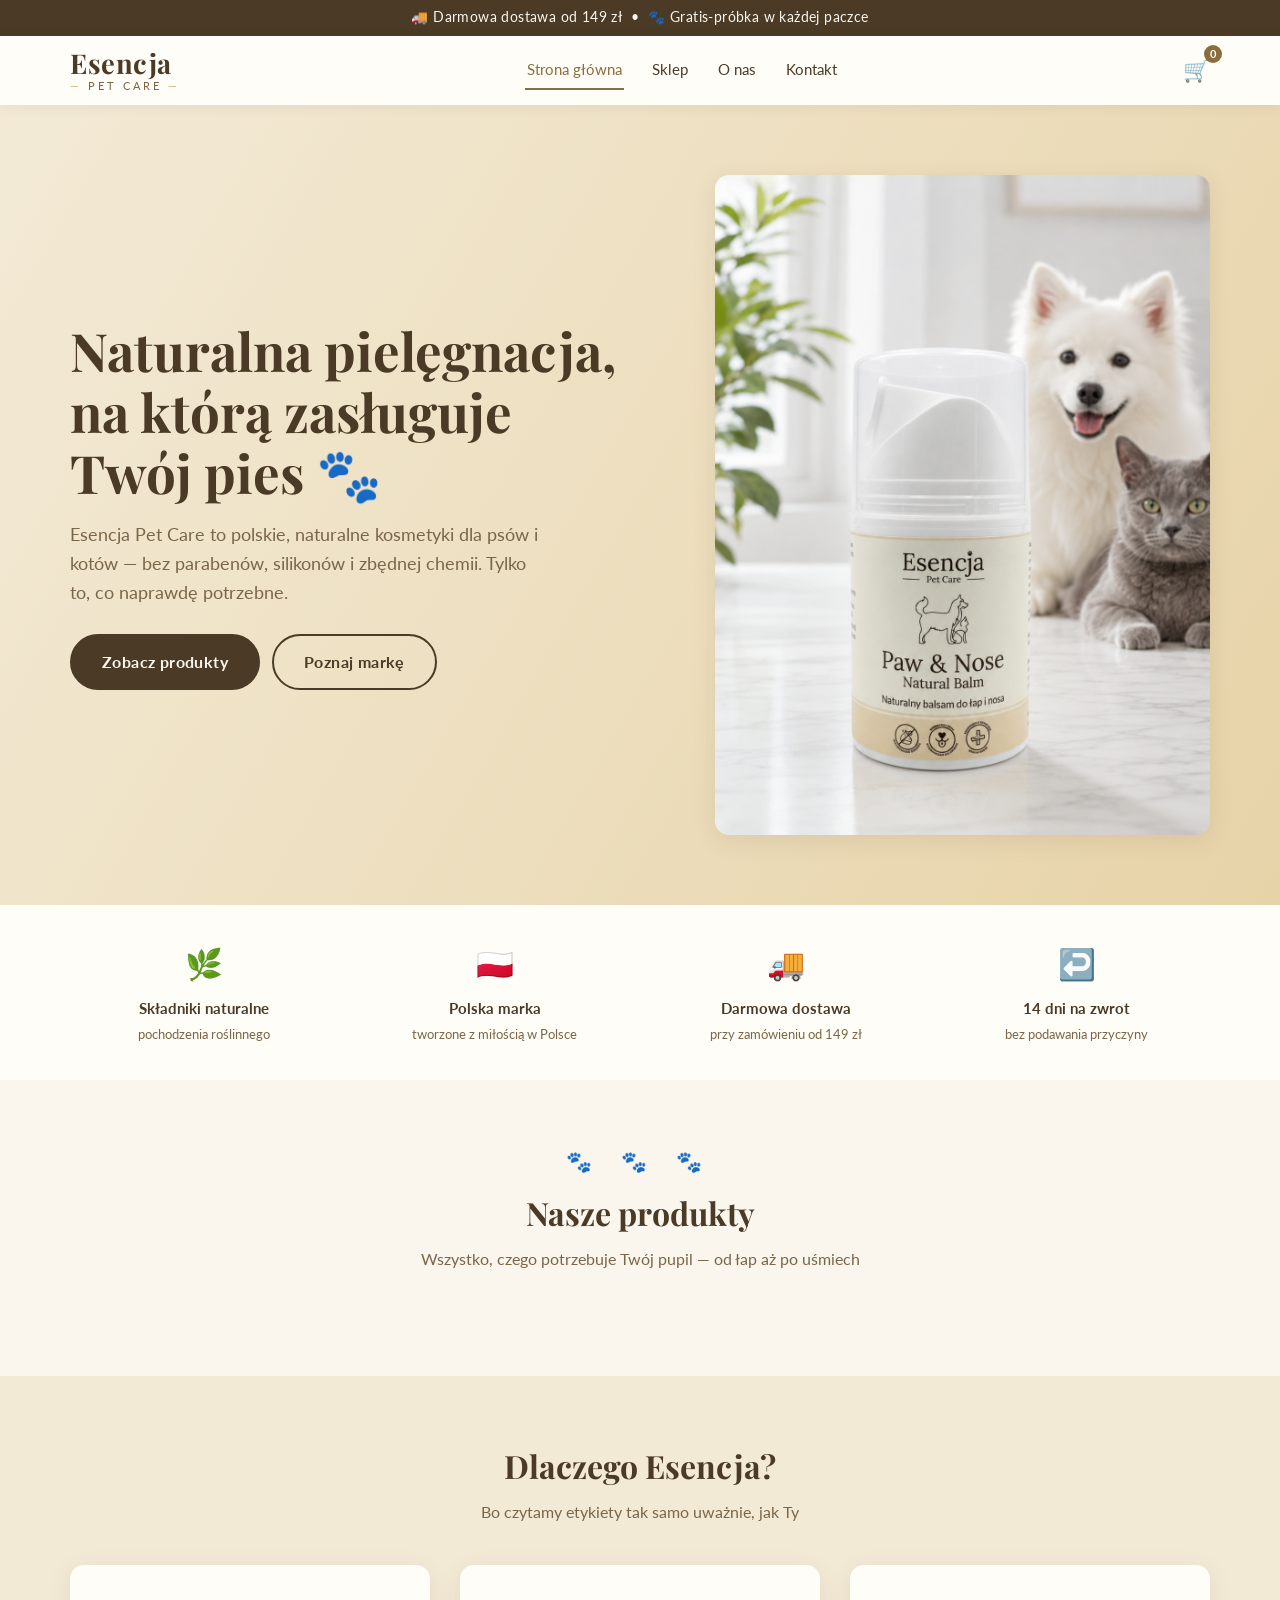
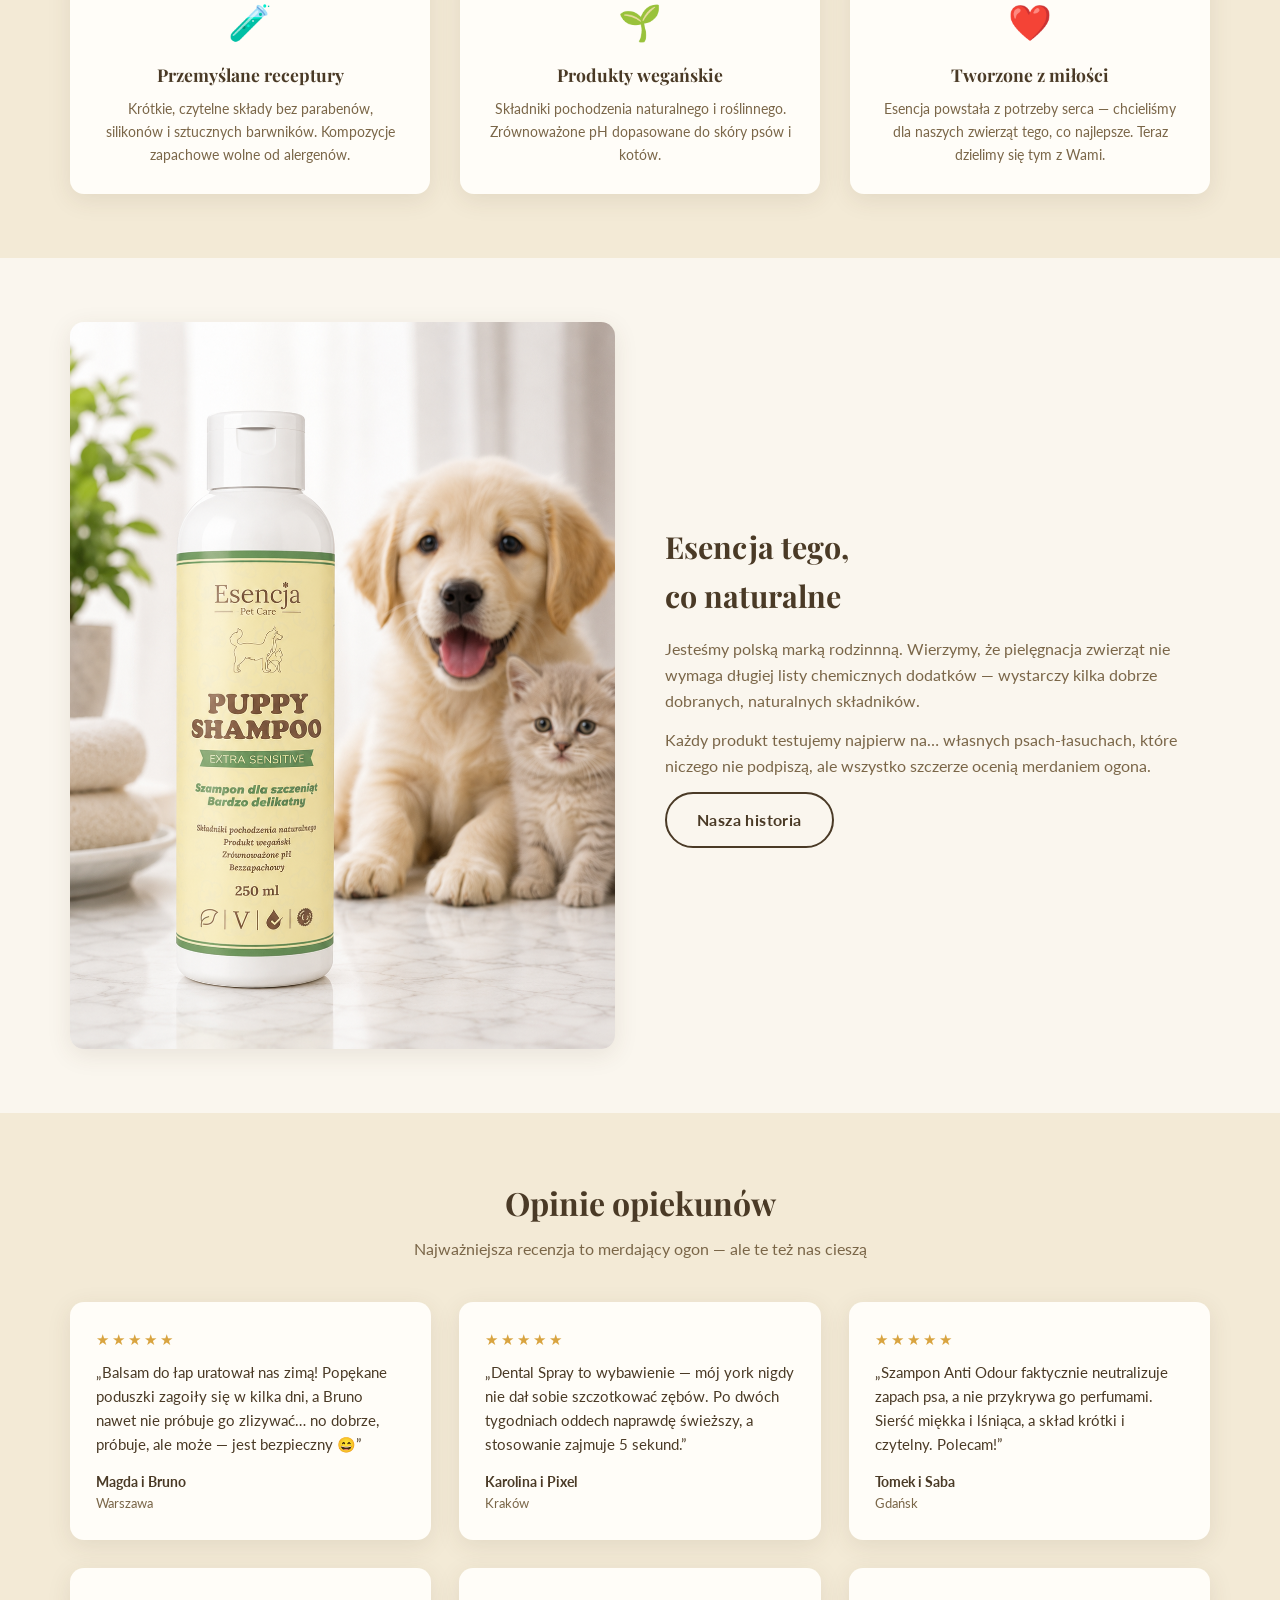
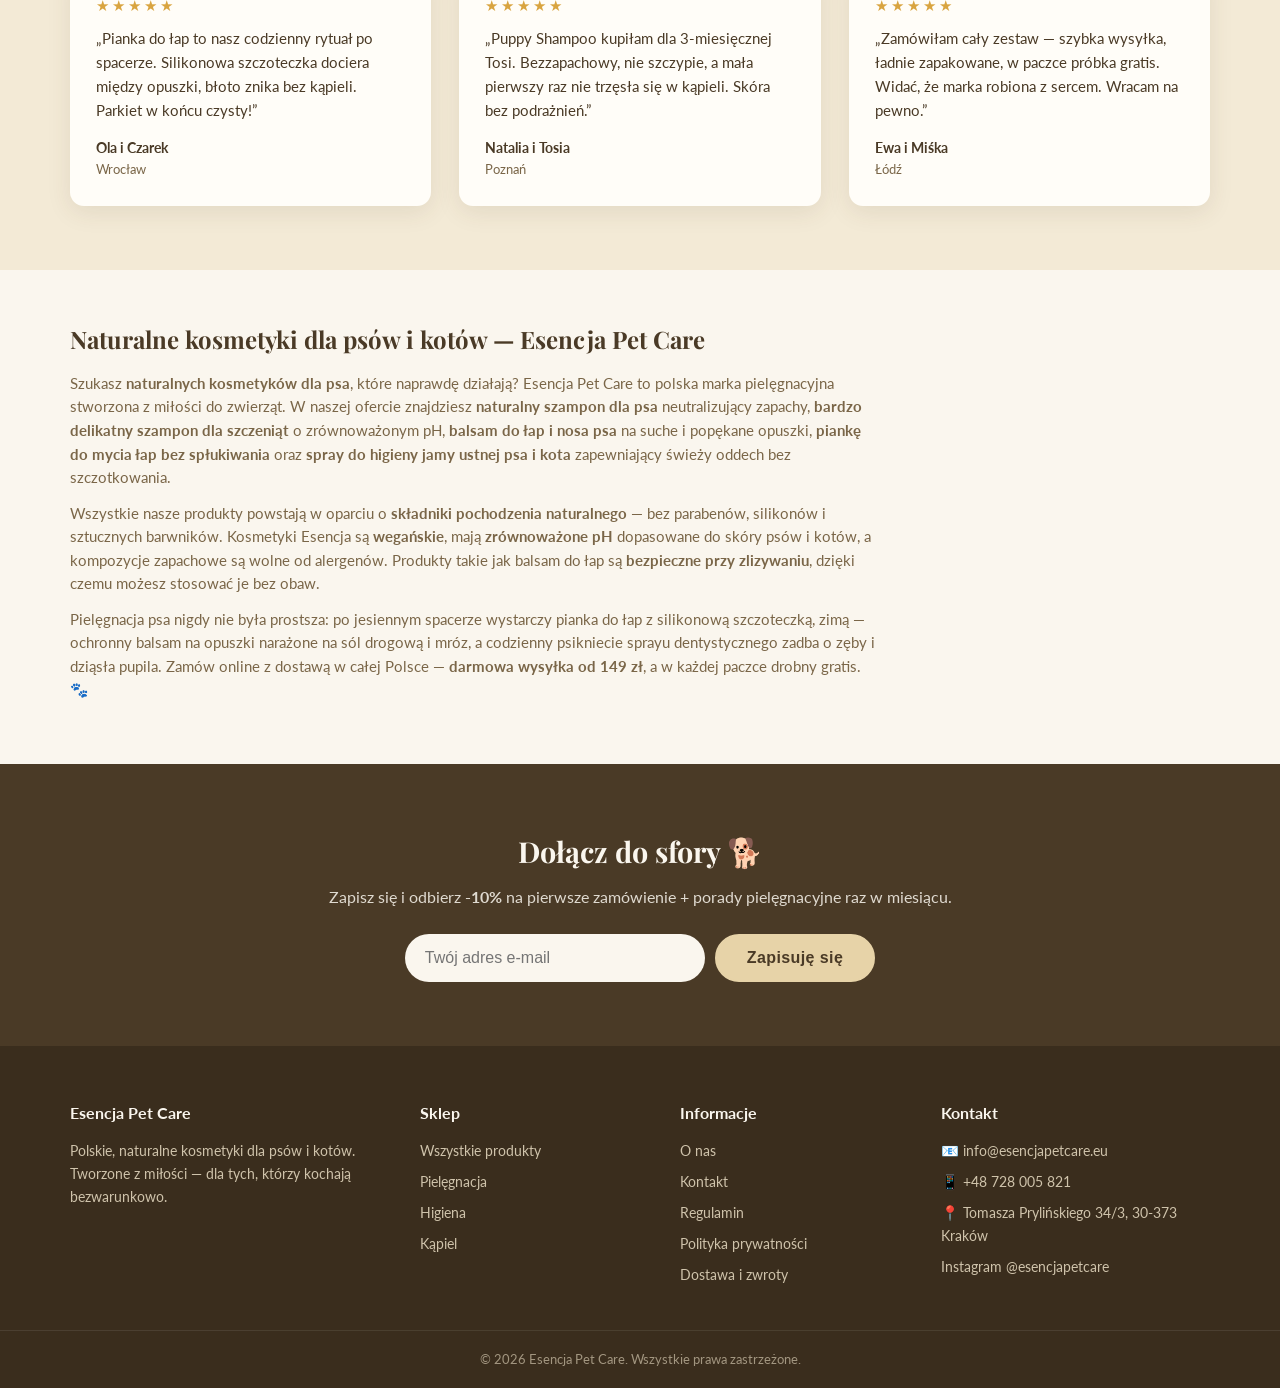
==== commit 041fbf88: "Add Google Search Console verification meta tag" ====
--- a/index.html
+++ b/index.html
@@ -4,6 +4,7 @@
 <!-- DEPLOY-CHECK: GitHub Pages aktywne 2026-06-15 (v3 katalog) -->
 <meta charset="UTF-8">
 <meta name="viewport" content="width=device-width, initial-scale=1">
+<meta name="google-site-verification" content="Dk_R7GEIMdOLpu7vlA1B4ItabWfff6BlCEo6sjmCXrc" />
 <title>Esencja Pet Care — Naturalne kosmetyki dla psów i kotów</title>
 <meta name="description" content="Polska marka naturalnych kosmetyków dla psów i kotów. Balsam do łap i nosa, spray dentystyczny, szampon neutralizujący zapachy. Składniki pochodzenia naturalnego.">
 <meta name="robots" content="index, follow">
@@ -209,7 +210,4 @@
 </footer>
 
 <script src="js/products.js"></script>
-<script src="js/app.js"></script>
-<script>renderGrid("home-grid", PRODUCTS);</script>
-</body>
-</html>
+<script
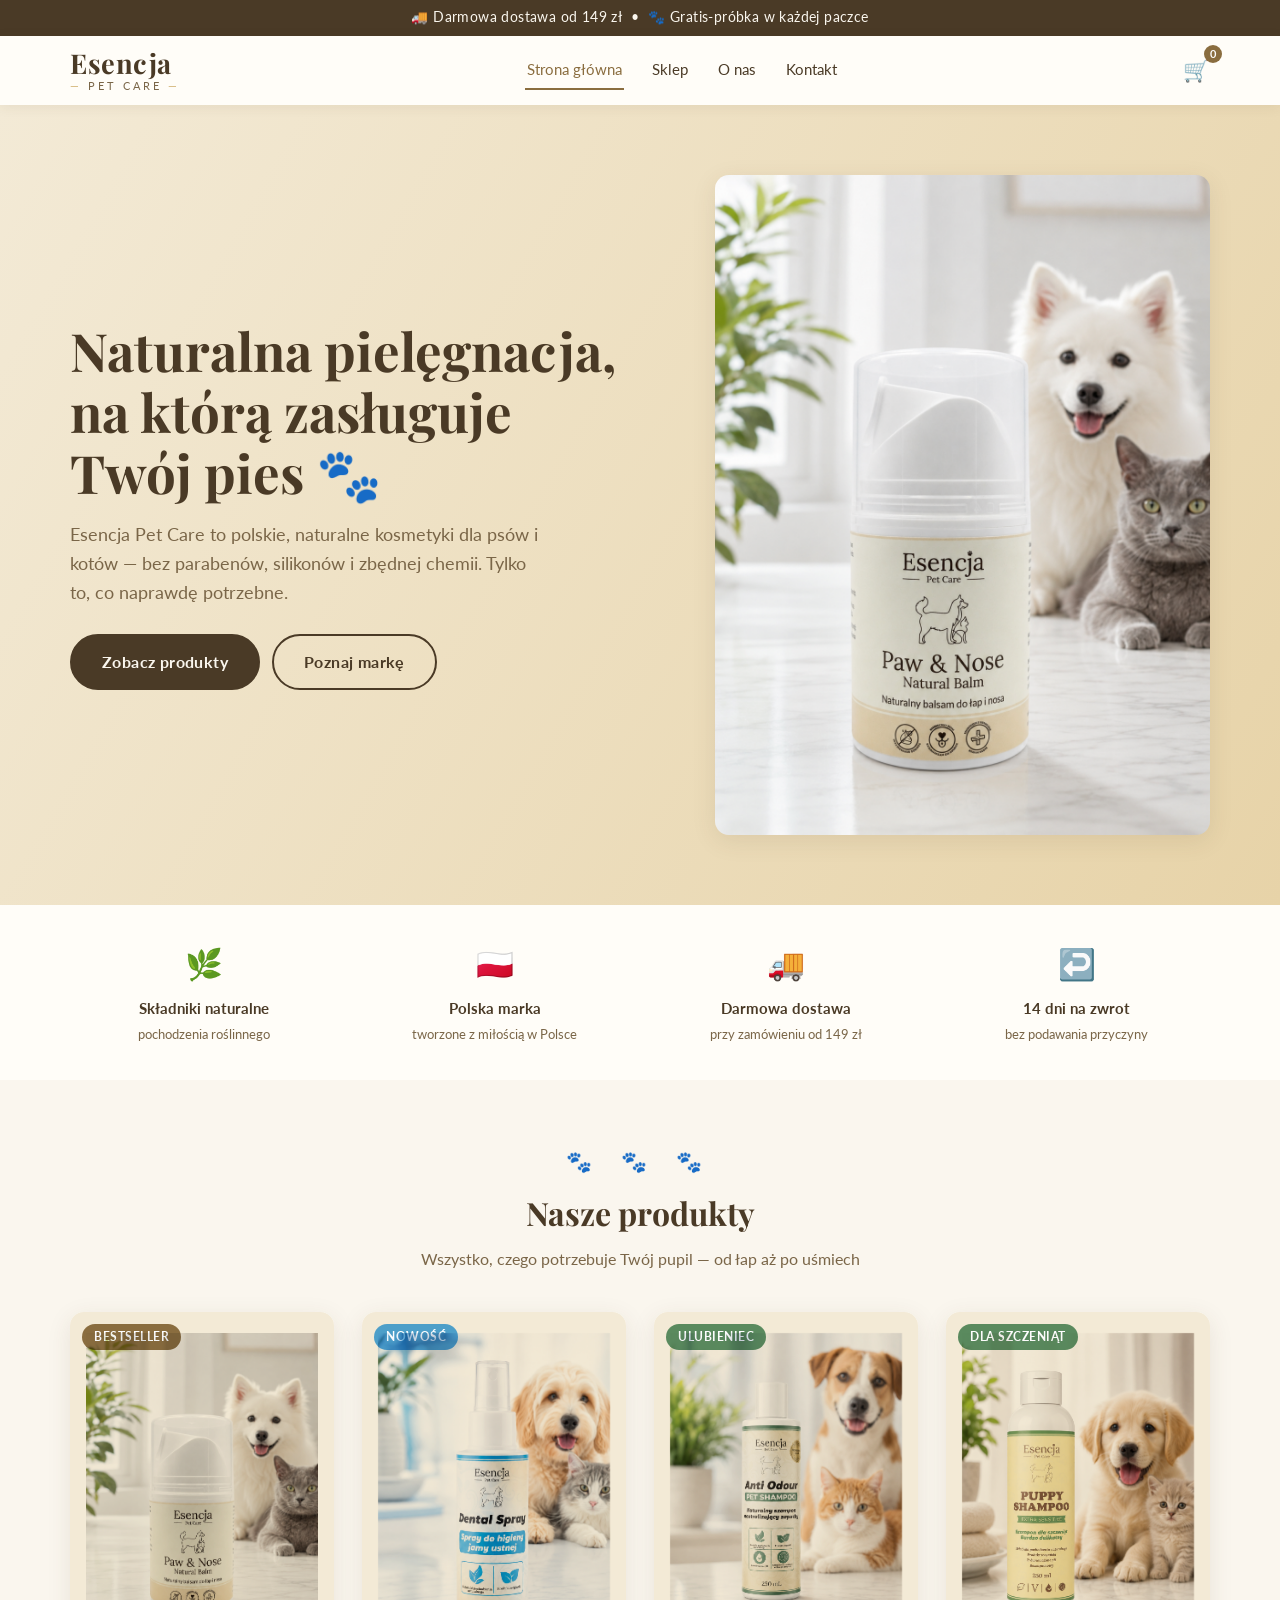
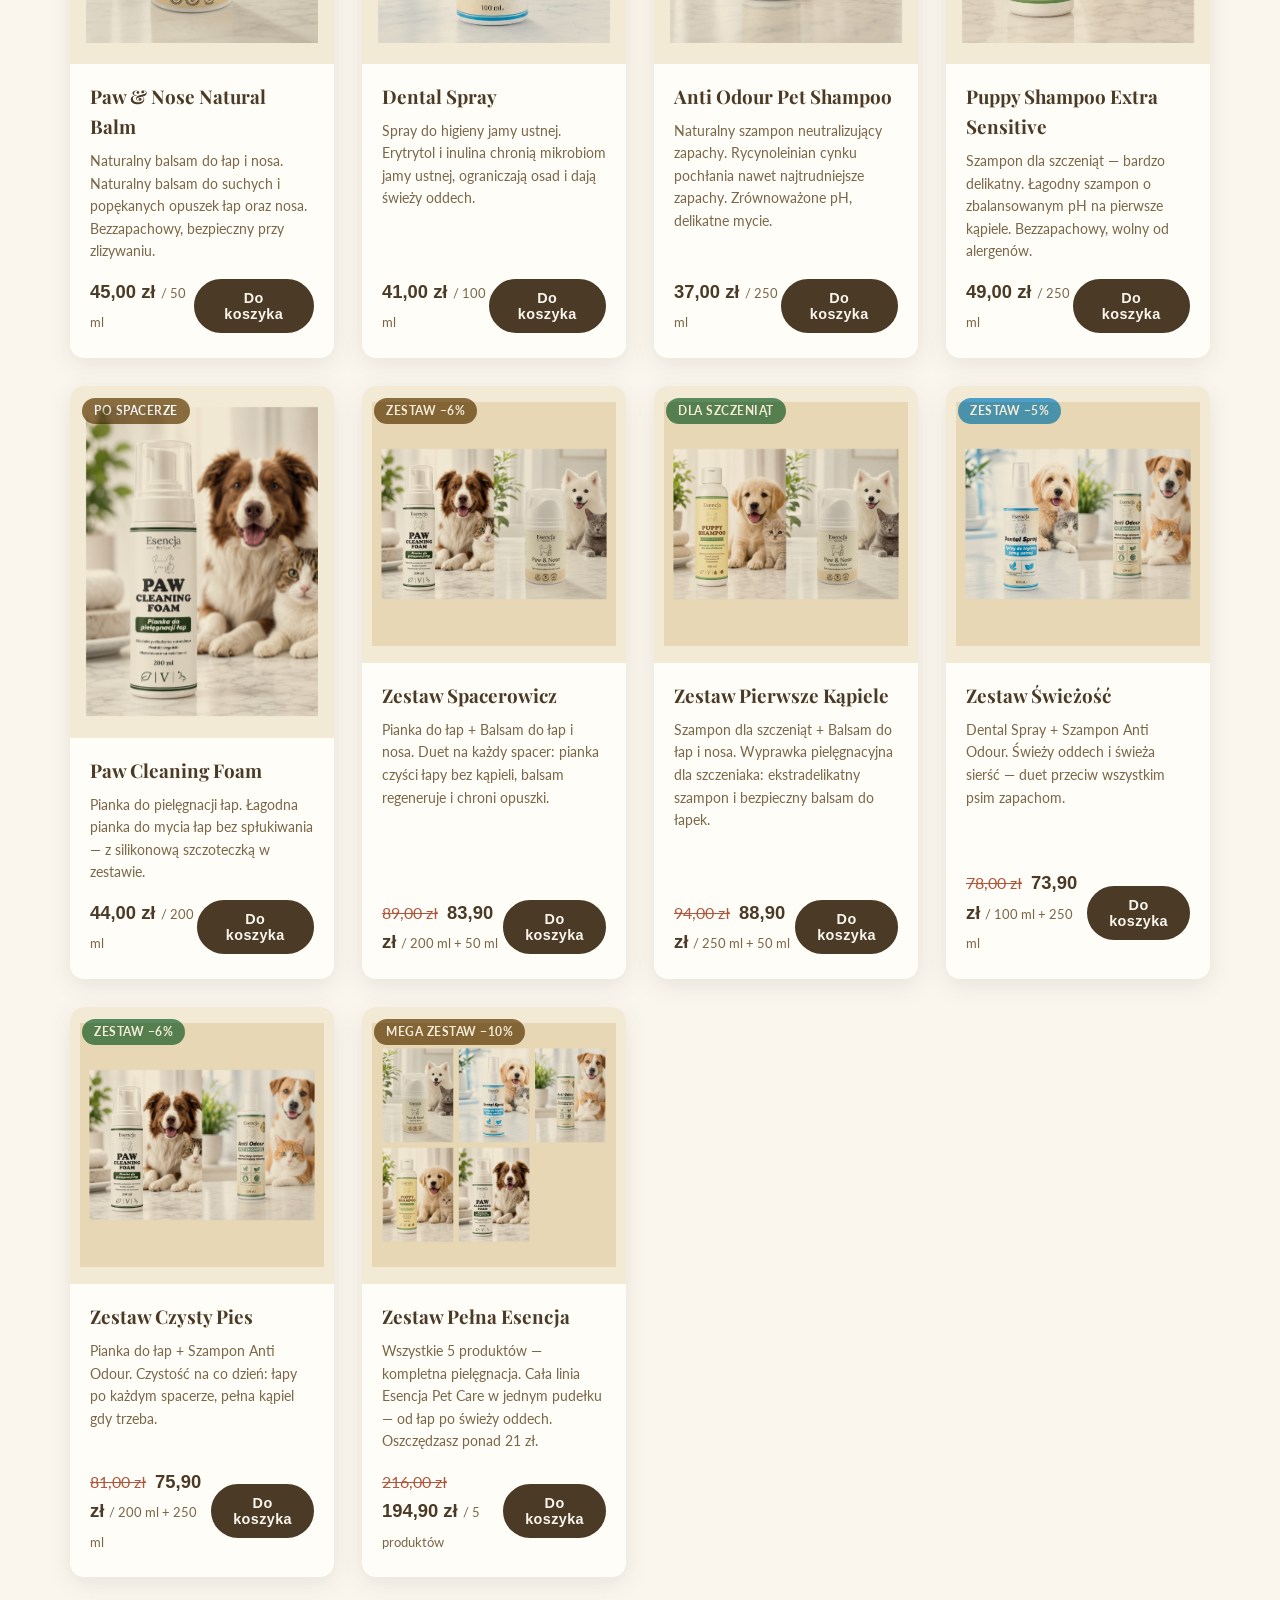
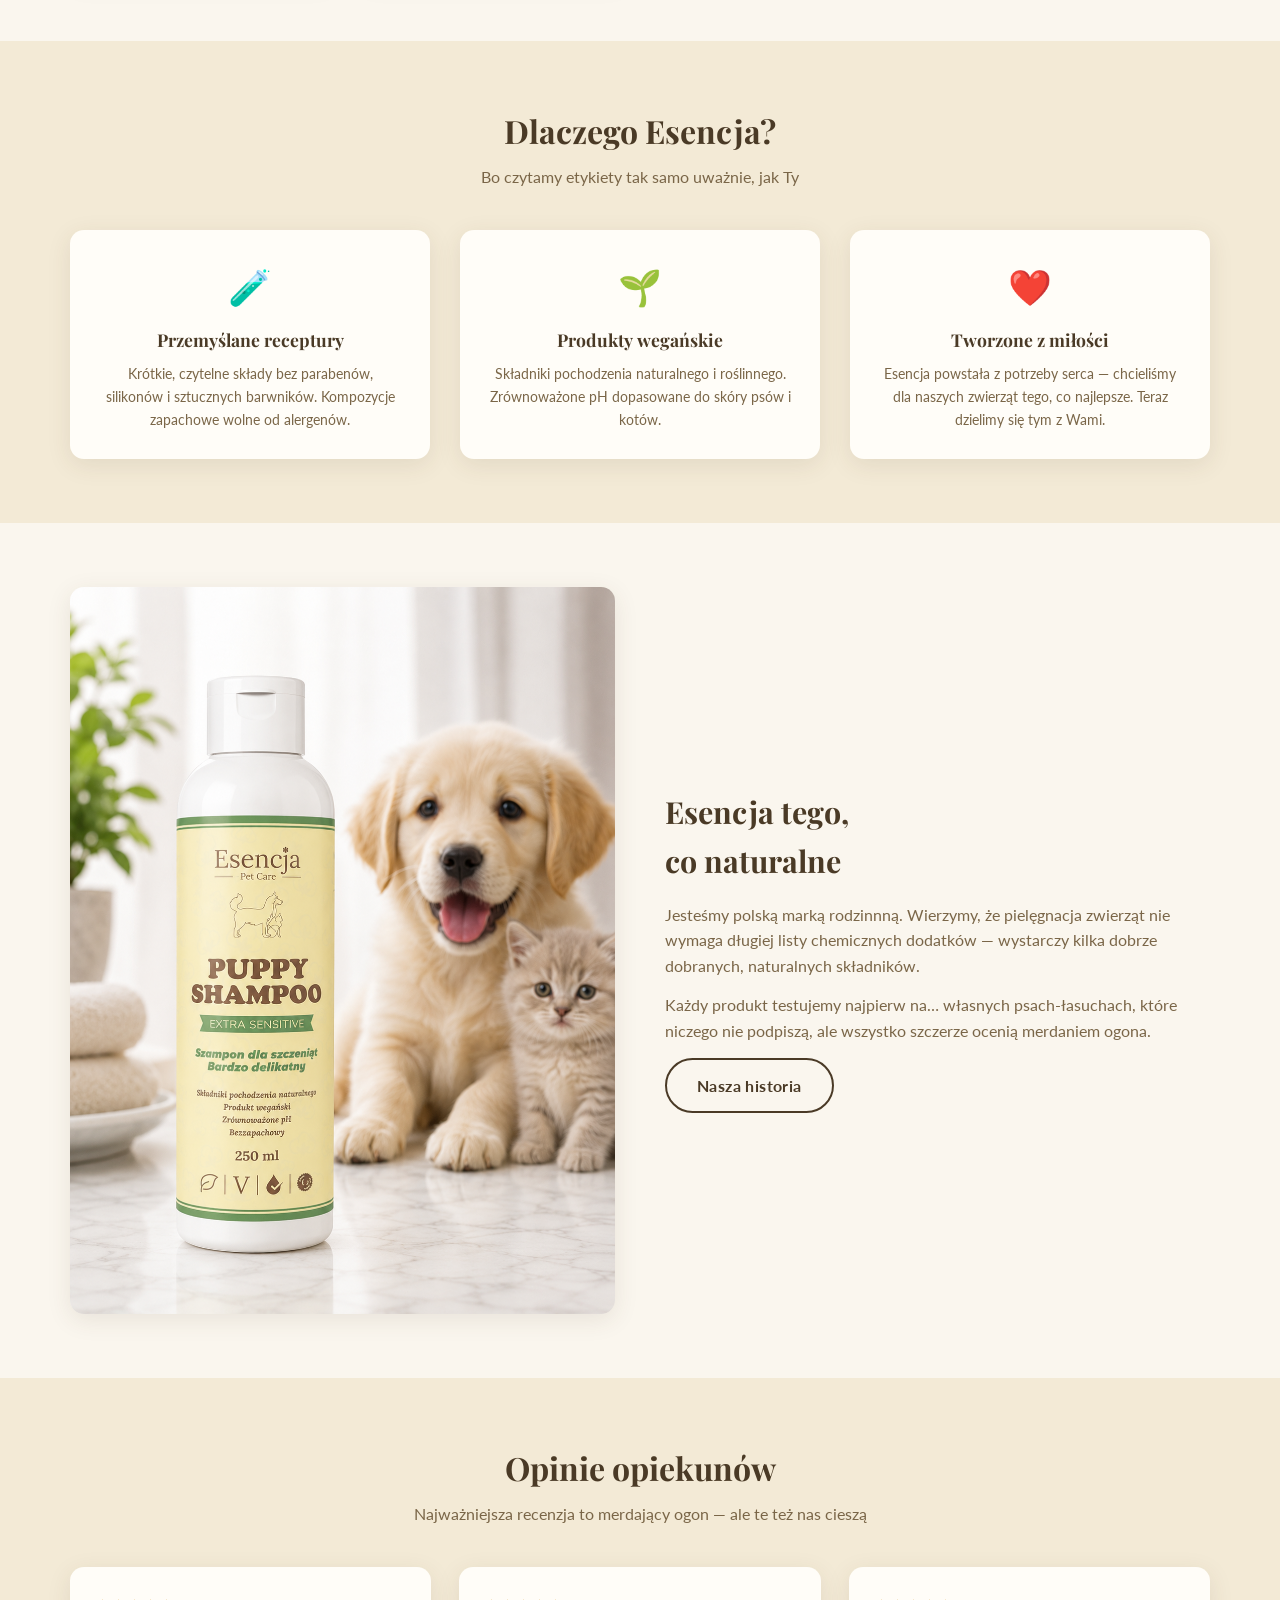
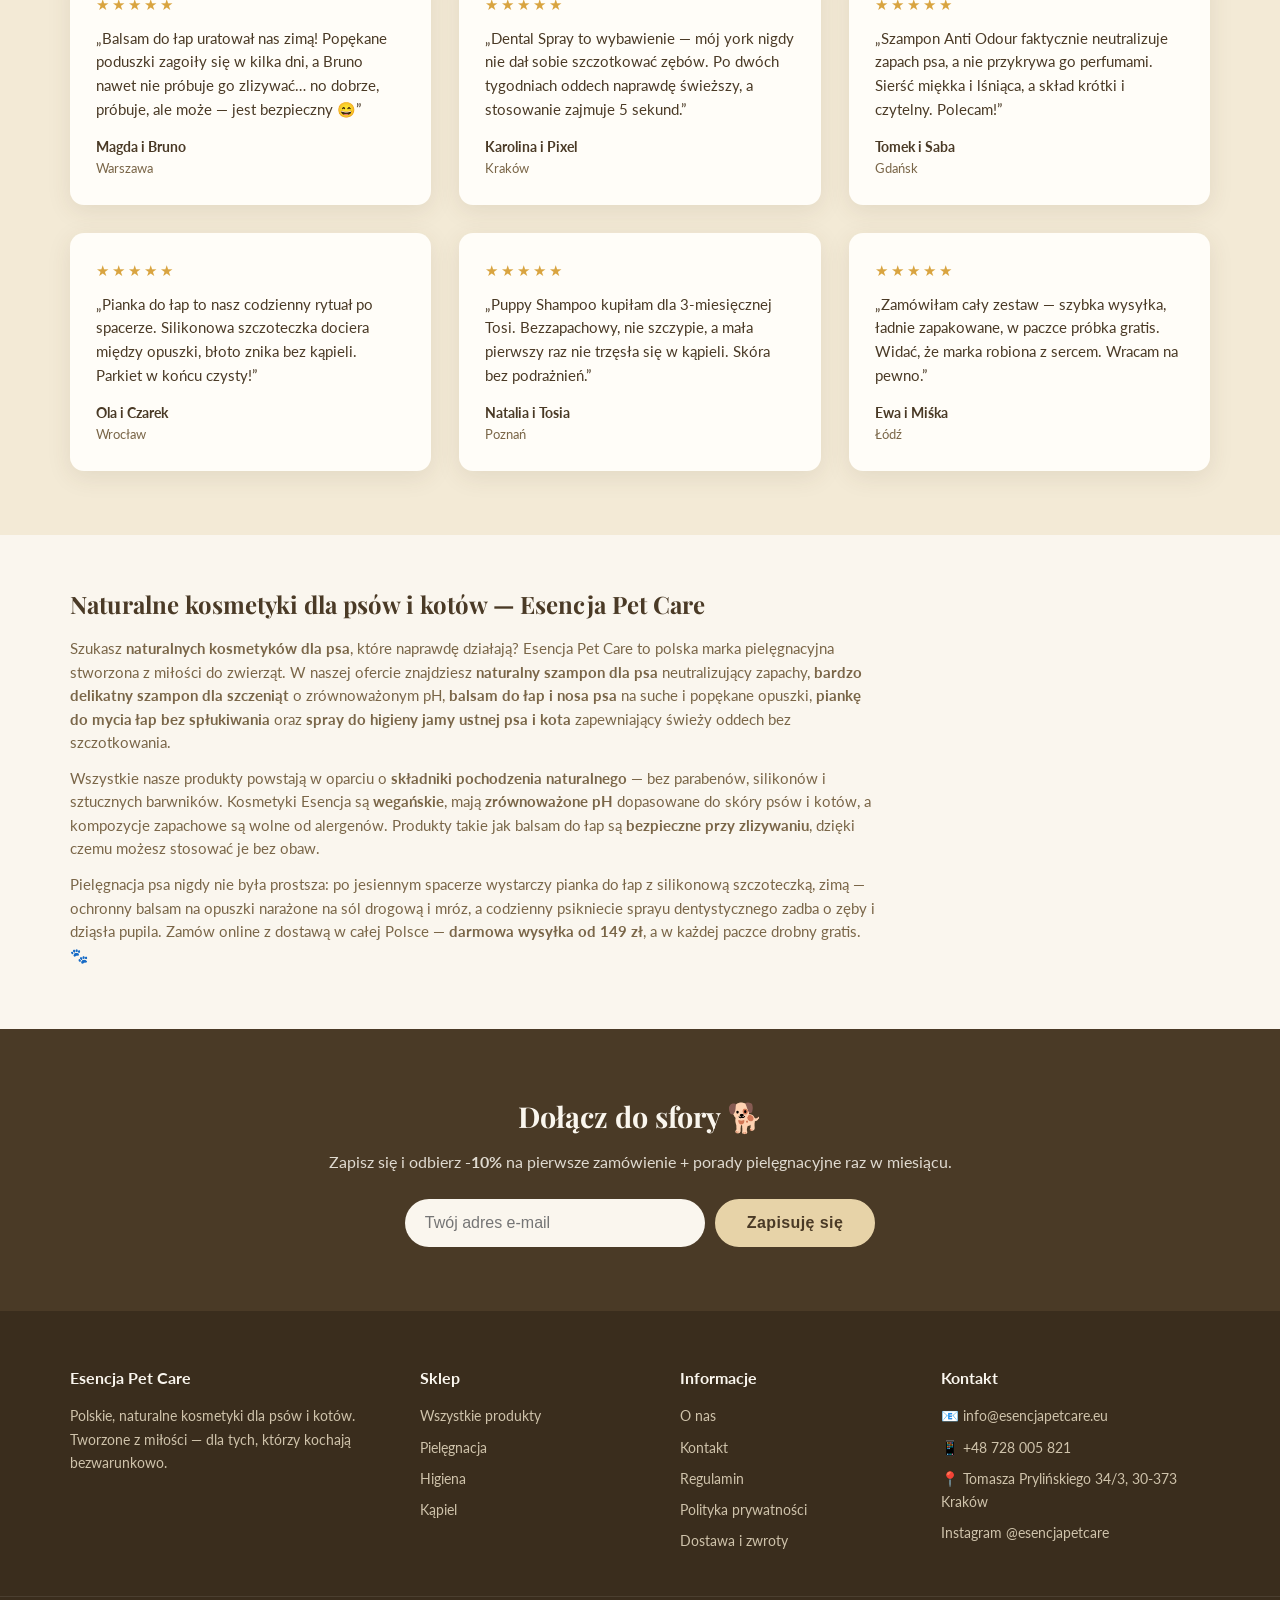
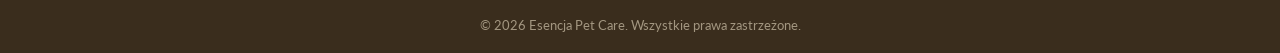
==== commit ecb15f92: "Rebuild index.html fully (fix truncation) + verify all pages intact" ====
--- a/index.html
+++ b/index.html
@@ -210,4 +210,7 @@
 </footer>
 
 <script src="js/products.js"></script>
-<script+<script src="js/app.js"></script>
+<script>renderGrid("home-grid", PRODUCTS);</script>
+</body>
+</html>
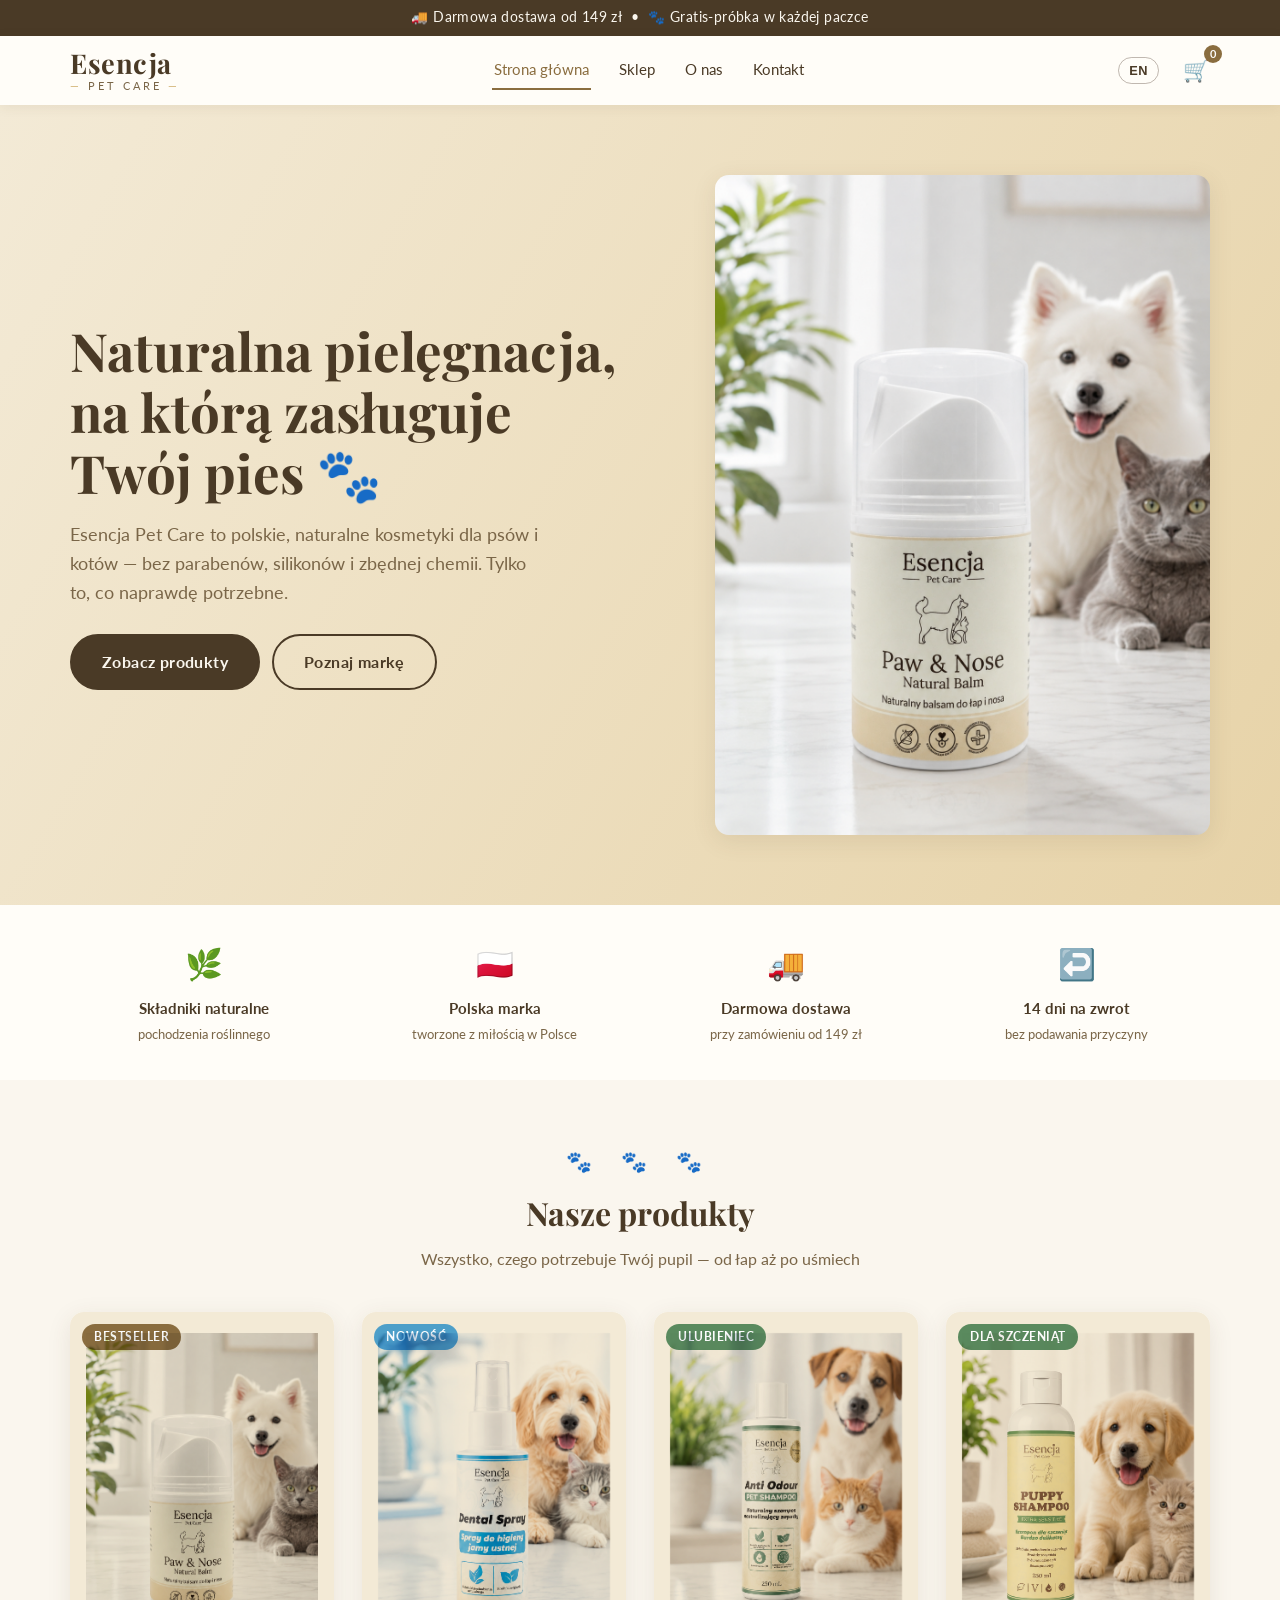
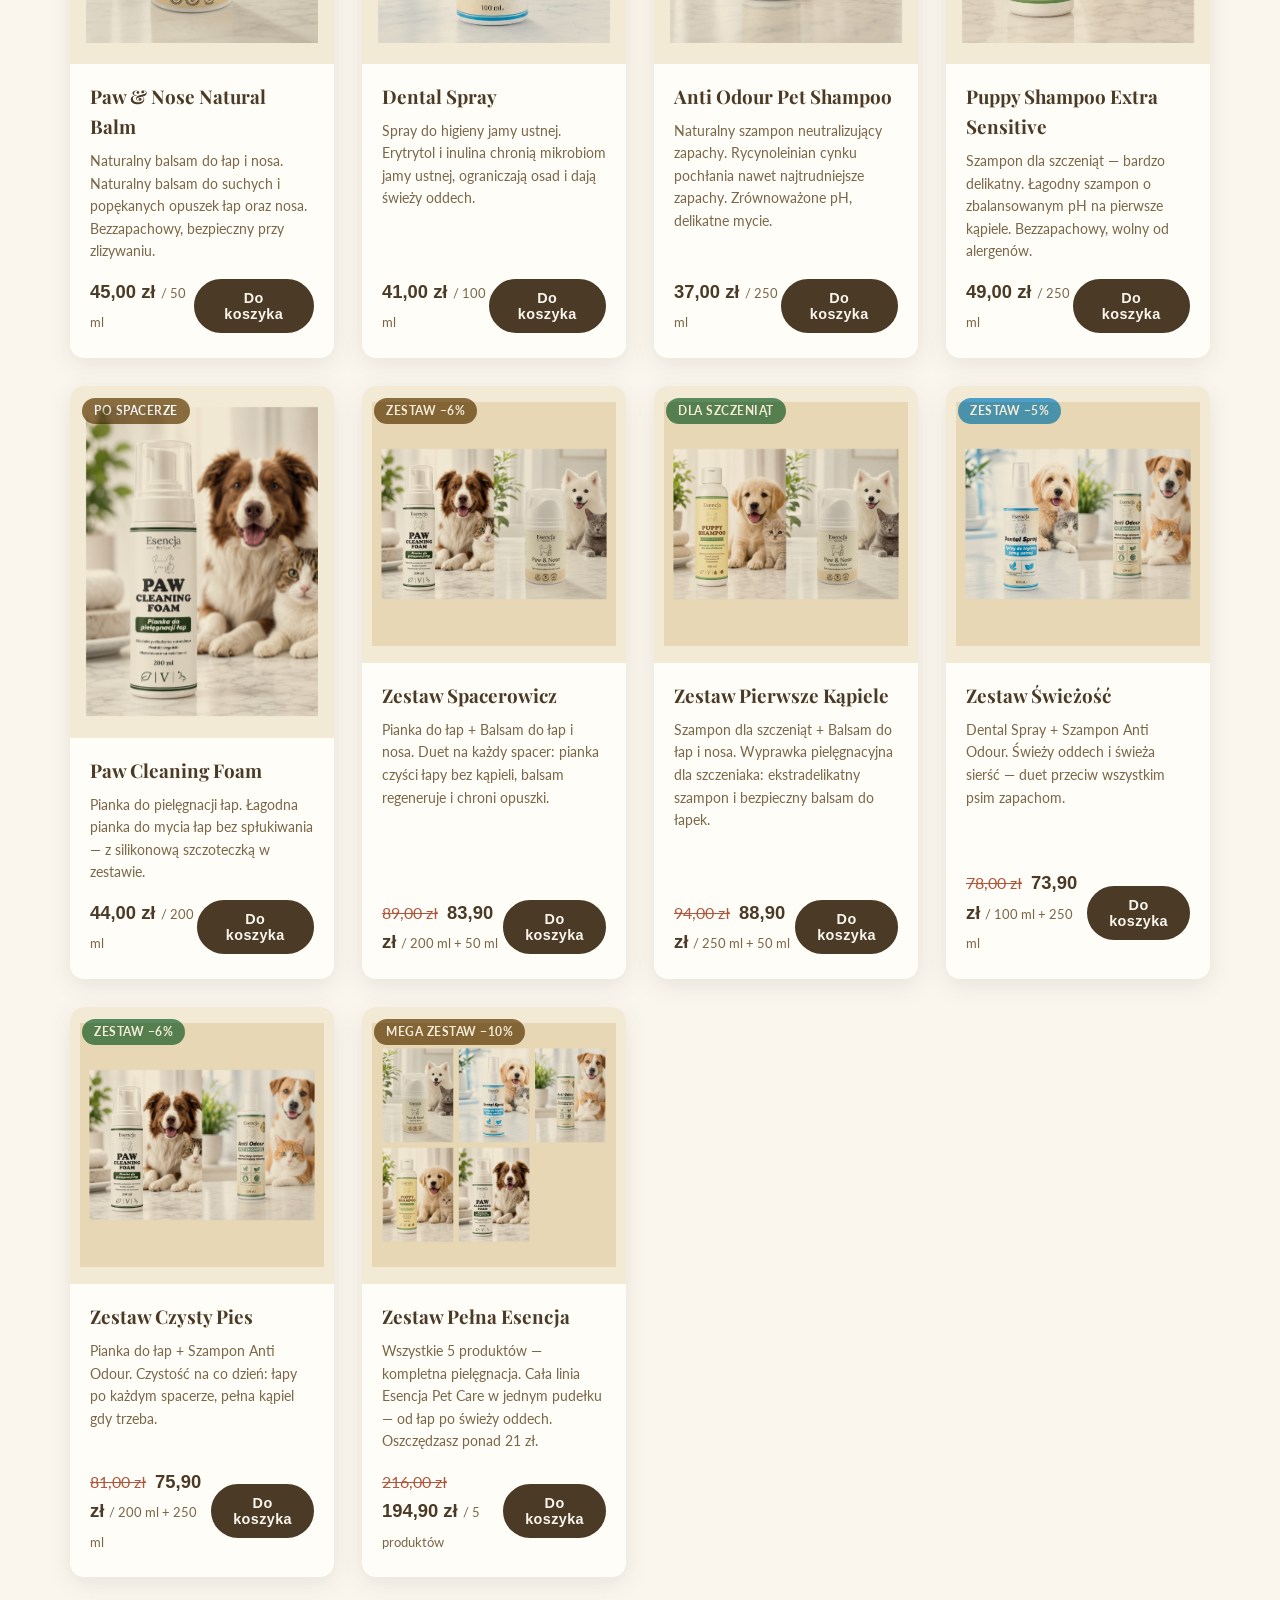
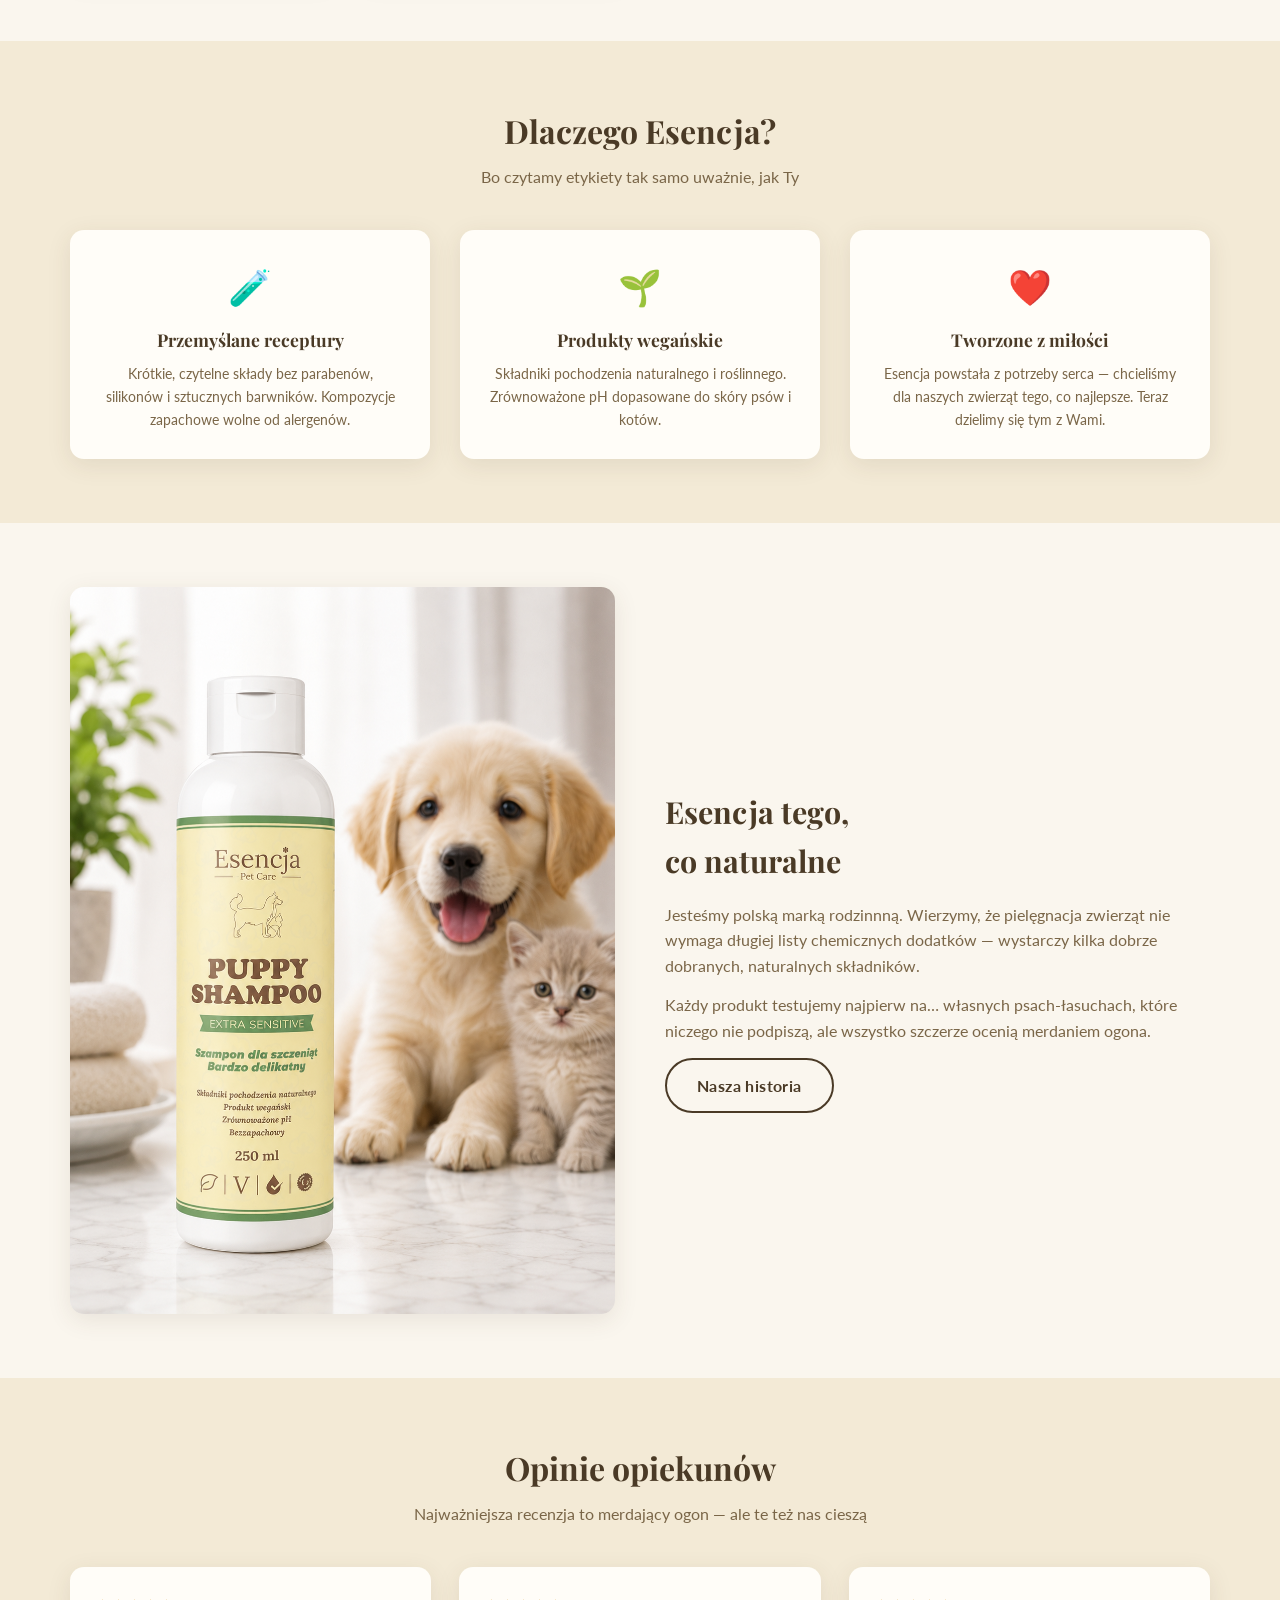
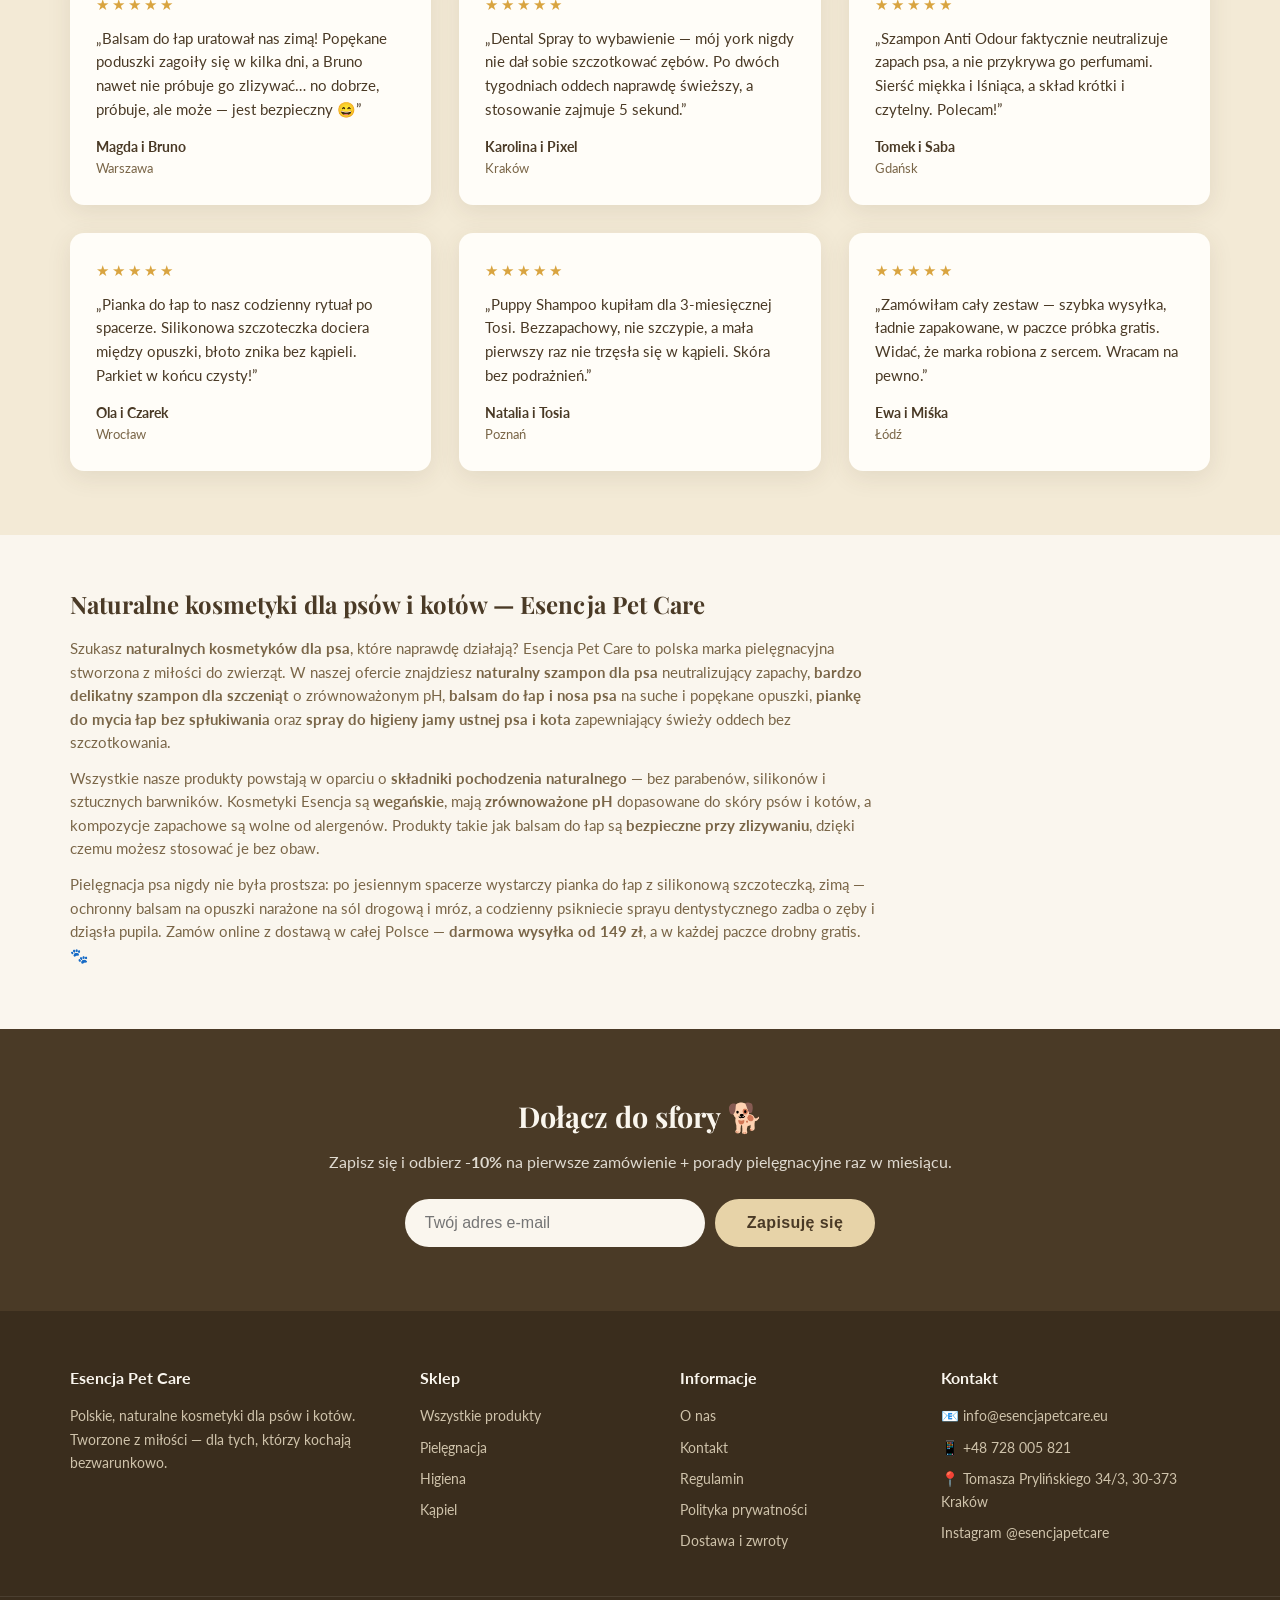
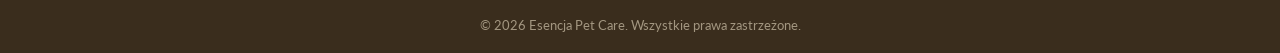
==== commit da863b2a: "Newsletter subscribe form now captures emails via FormSubmit" ====
--- a/index.html
+++ b/index.html
@@ -164,8 +164,8 @@
   <div class="container">
     <h2>Dołącz do sfory 🐕</h2>
     <p>Zapisz się i odbierz <b>-10%</b> na pierwsze zamówienie + porady pielęgnacyjne raz w miesiącu.</p>
-    <form class="nl-form" onsubmit="event.preventDefault();toast('Dziękujemy za zapis! 🐾');this.reset();">
-      <input type="email" placeholder="Twój adres e-mail" required>
+    <form class="nl-form" id="nl-form">
+      <input type="email" name="email" placeholder="Twój adres e-mail" required>
       <button class="btn" type="submit">Zapisuję się</button>
     </form>
   </div>
@@ -212,5 +212,18 @@
 <script src="js/products.js"></script>
 <script src="js/app.js"></script>
 <script>renderGrid("home-grid", PRODUCTS);</script>
+<script>
+document.getElementById("nl-form").addEventListener("submit", async (e)=>{
+  e.preventDefault();
+  const form=e.target; if(!form.reportValidity()) return;
+  const email=(form.querySelector('input[type=email]').value||'').trim();
+  try{
+    const res=await fetch("https://formsubmit.co/ajax/agathamwangemi06@gmail.com",{method:"POST",headers:{"Content-Type":"application/json","Accept":"application/json"},body:JSON.stringify({_subject:"Nowy zapis do newslettera — Esencja Pet Care",_template:"table",_captcha:"false","Newsletter":email,email:email})});
+    const out=await res.json();
+    if(!res.ok || !(out.success===true||out.success==="true")) throw new Error("x");
+    form.reset(); toast(T("Dziękujemy za zapis! 🐾","Thanks for subscribing! 🐾"));
+  }catch(err){ toast(T("Nie udało się zapisać 😿","Could not subscribe 😿")); }
+});
+</script>
 </body>
 </html>
